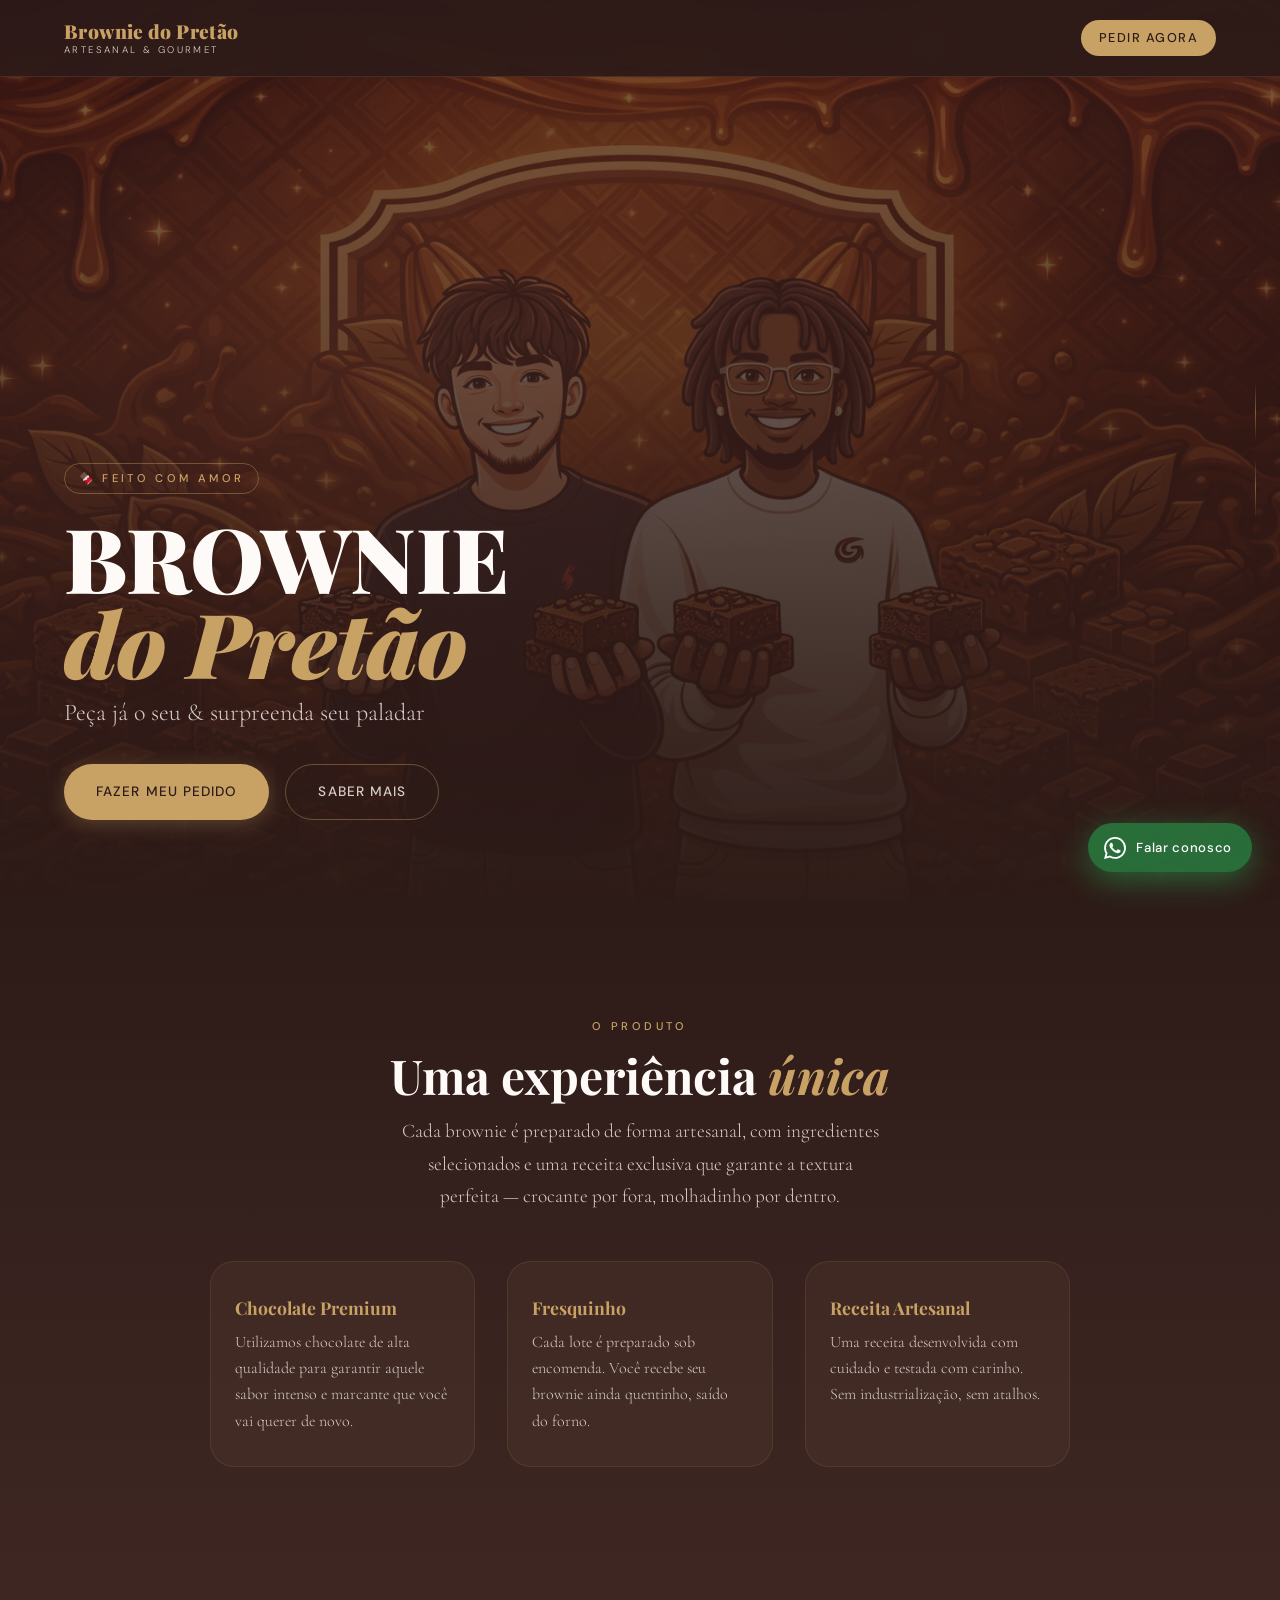
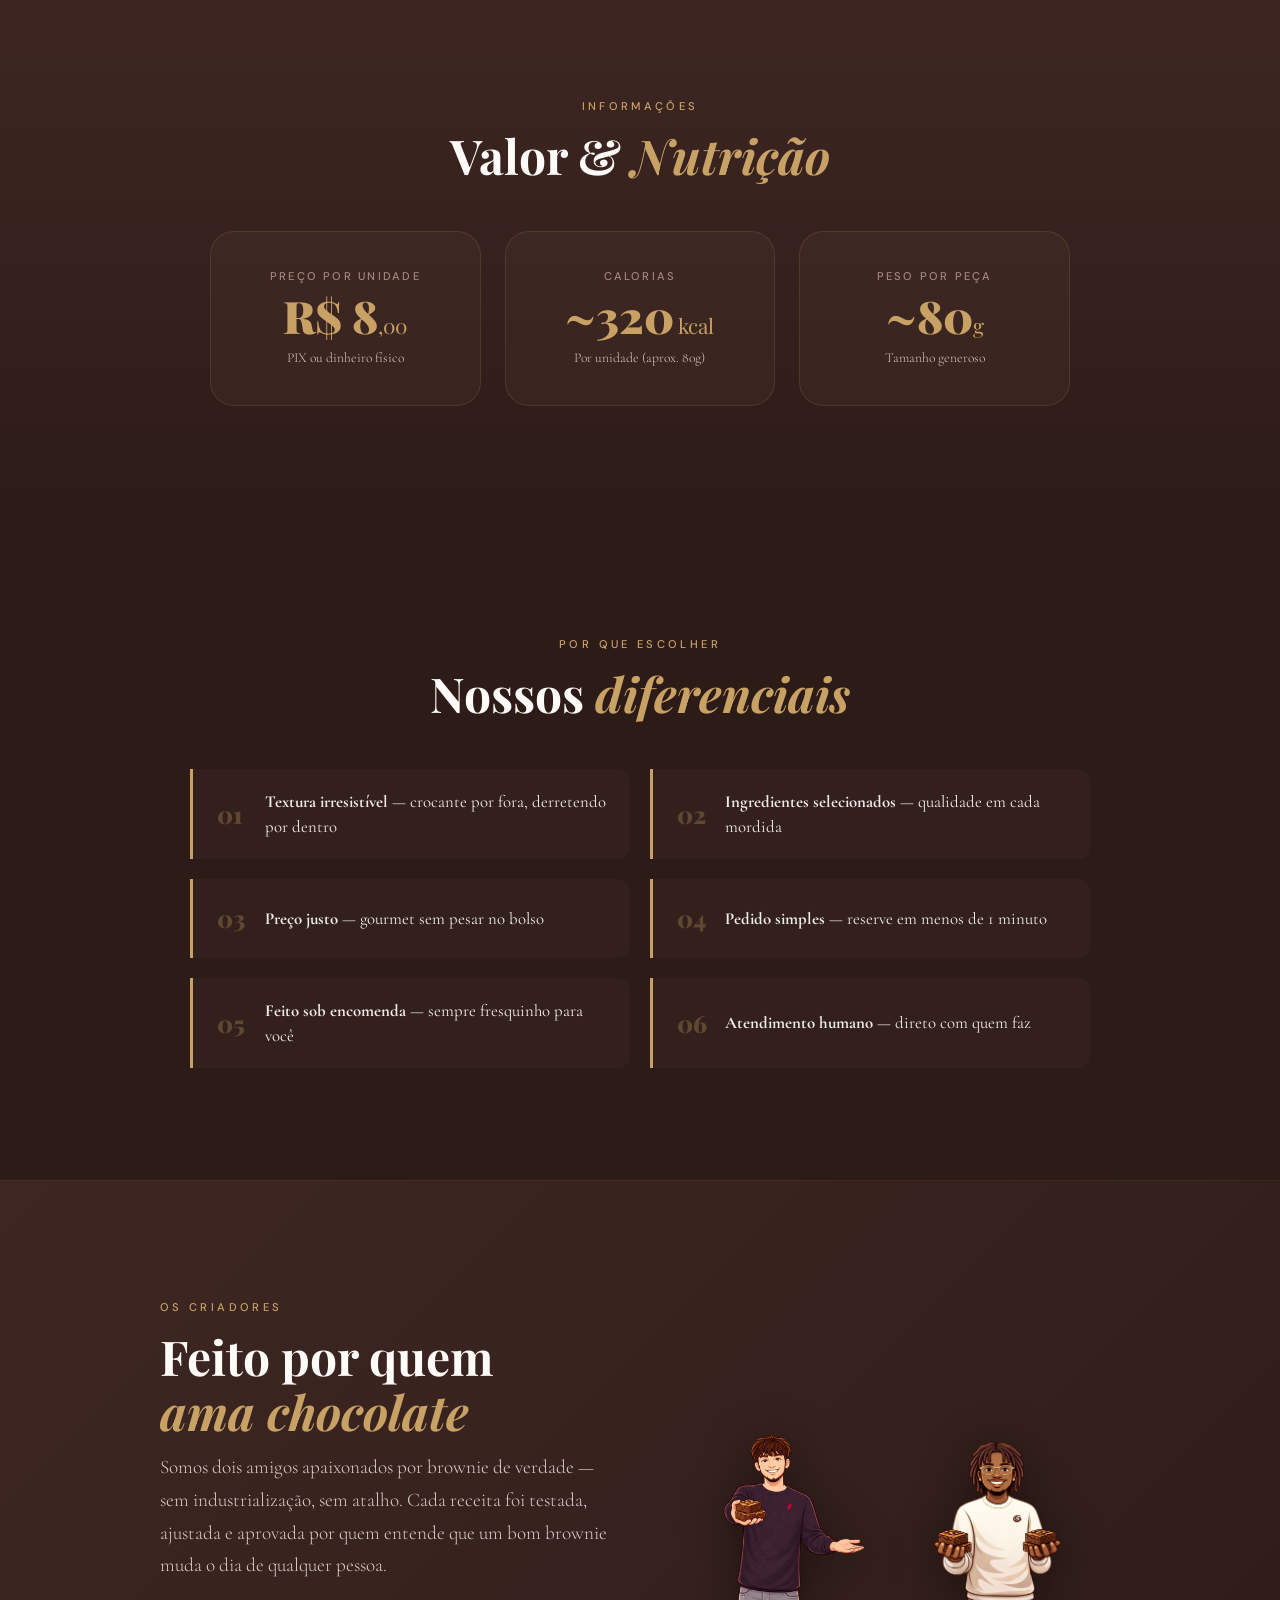
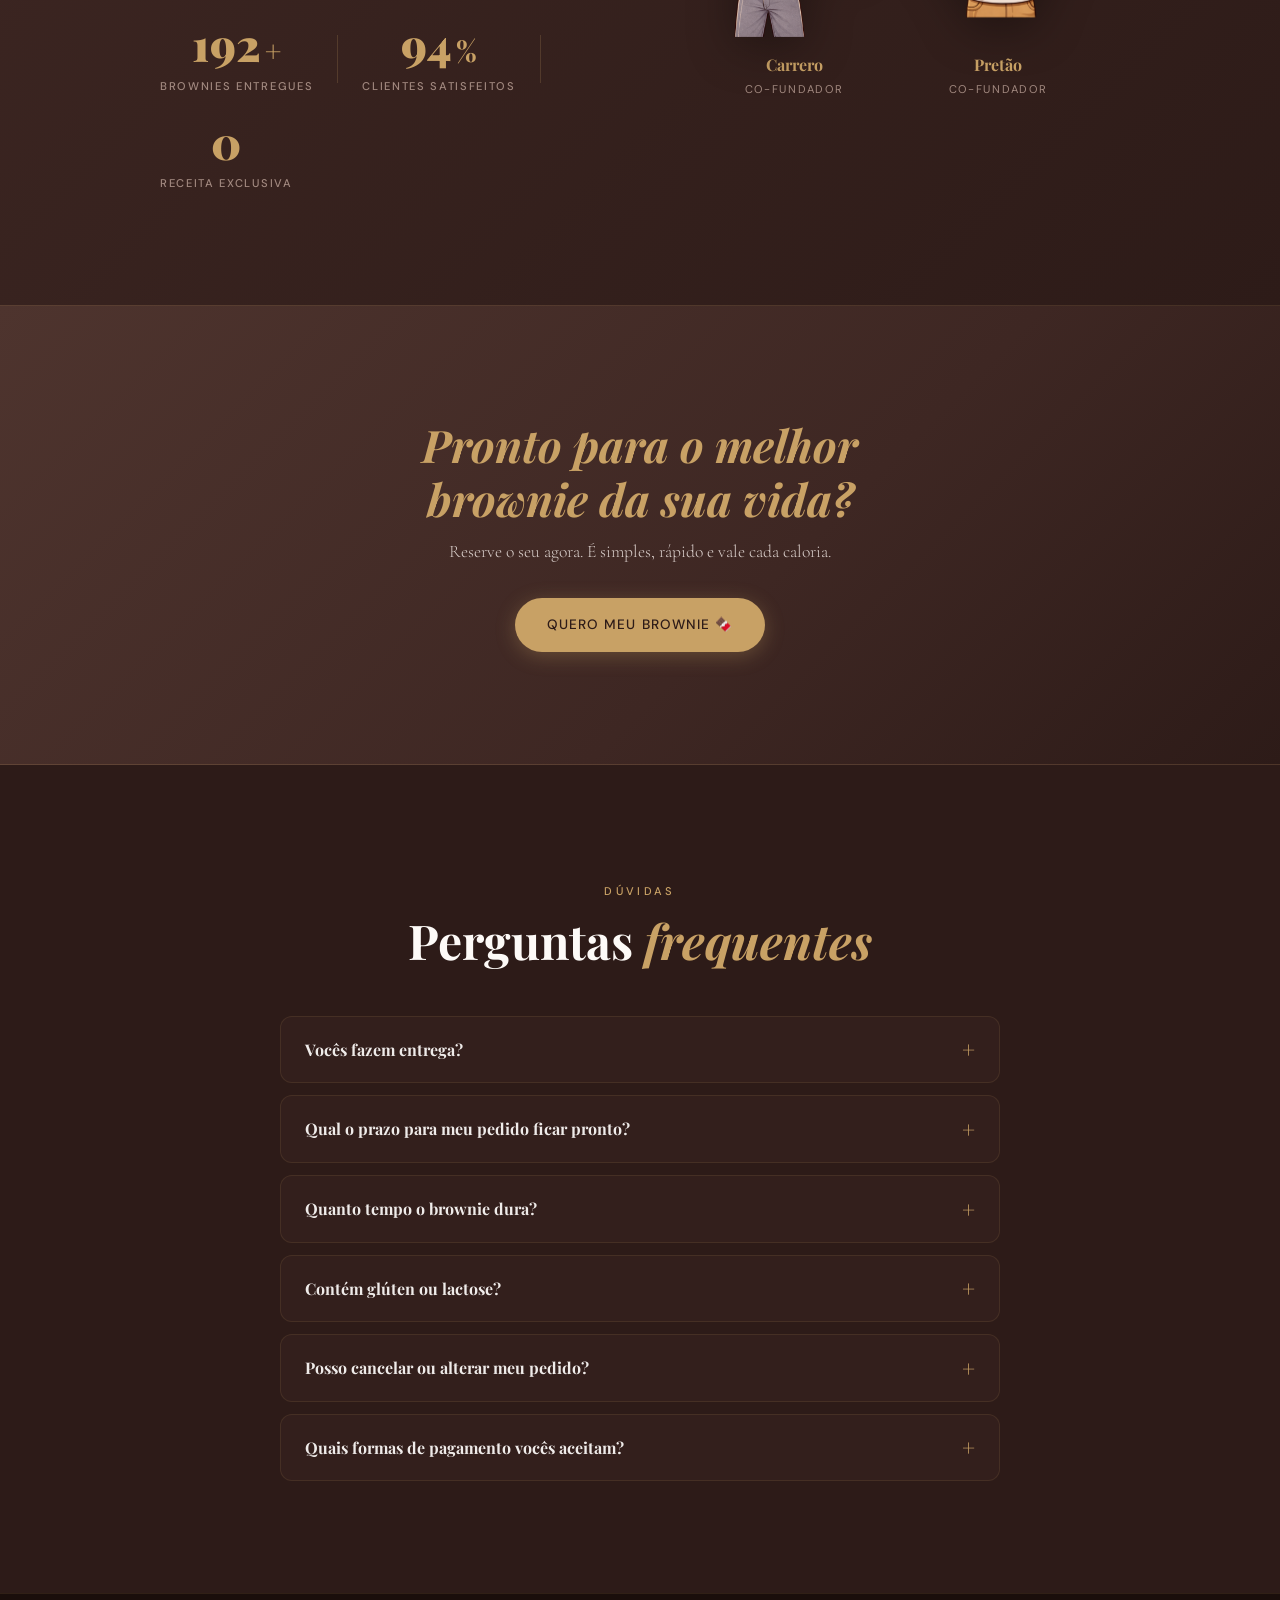
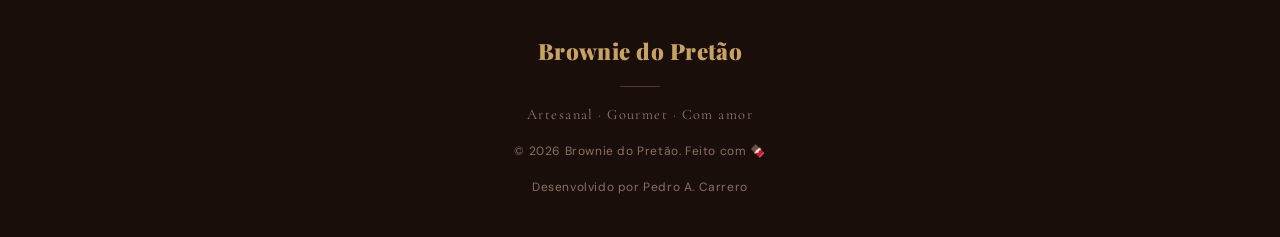
==== index.html @ c91642a6 "Add files via upload" ====
<!DOCTYPE html>
<html lang="pt-BR">
<head>
  <meta charset="UTF-8" />
  <meta name="viewport" content="width=device-width, initial-scale=1.0" />
  <meta name="description" content="Brownie do Pretão — Brownies artesanais gourmet. Feitos com amor, chocolate e muito sabor." />
  <meta name="theme-color" content="#2D1B18" />

  <title>Brownie do Pretão | Artesanal & Gourmet</title>

  <!-- Favicon emoji (simples, funciona na maioria dos browsers) -->
  <link rel="icon" href="data:image/svg+xml,<svg xmlns='http://www.w3.org/2000/svg' viewBox='0 0 100 100'><text y='.9em' font-size='90'>🍫</text></svg>" />

  <!-- CSS principal -->
  <link rel="stylesheet" href="style.css" />
</head>
<body>

  <!-- ══════════════════════════════════════════════
       NAVBAR
  ══════════════════════════════════════════════ -->
  <nav class="navbar" id="navbar" role="navigation" aria-label="Navegação principal">
    <a href="index.html" class="navbar__logo" aria-label="Brownie do Pretão - Página inicial">
      Brownie do Pretão
      <span>artesanal & gourmet</span>
    </a>
    <a href="cadastro.html" class="navbar__cta" aria-label="Fazer pedido agora">
      Pedir agora
    </a>
  </nav>

  <main>

    <!-- ══════════════════════════════════════════════
         HERO
    ══════════════════════════════════════════════ -->
<section class="hero" aria-label="Apresentação principal">

  <div class="hero__bg" aria-hidden="true"></div>
  <div class="hero__line" aria-hidden="true"><span></span></div>

  <!-- BANNER 16:9 -->
  <div class="hero__banner" aria-hidden="true">
    <img src="img/banner.png" alt="Brownie do Pretão" class="hero__banner-img" />
    <div class="hero__banner-overlay"></div>
  </div>

  <div class="hero__content">
    <span class="hero__tag">🍫 Feito com amor</span>

    <h1 class="hero__title">
      BROWNIE
      <em>do Pretão</em>
    </h1>

    <p class="hero__subtitle">
      Peça já o seu &amp; surpreenda seu paladar
    </p>

    <div class="hero__actions">
      <a href="cadastro.html" class="btn btn--primary" aria-label="Fazer pedido de brownie">
        Fazer meu pedido
      </a>
      <a href="#sobre" class="btn btn--outline" aria-label="Saber mais sobre o produto">
        Saber mais
      </a>
    </div>
  </div>

</section>

    <!-- ══════════════════════════════════════════════
         SOBRE O PRODUTO
    ══════════════════════════════════════════════ -->
    <section class="section about" id="sobre" aria-labelledby="sobre-titulo">
      <div class="about__inner">

        <header class="section__header">
          <p class="section__tag">O produto</p>
          <h2 class="section__title" id="sobre-titulo">
            Uma experiência <em>única</em>
          </h2>
          <p class="section__desc">
            Cada brownie é preparado de forma artesanal, com ingredientes selecionados
            e uma receita exclusiva que garante a textura perfeita — crocante por fora,
            molhadinho por dentro.
          </p>
        </header>

        <div class="about__grid">

          <article class="about__card reveal" aria-label="Ingredientes selecionados">
            
            <div>
              <h3 class="about__card-title">Chocolate Premium</h3>
              <p class="about__card-text">
                Utilizamos chocolate de alta qualidade para garantir aquele sabor
                intenso e marcante que você vai querer de novo.
              </p>
            </div>
          </article>

          <article class="about__card reveal" style="transition-delay: 0.1s" aria-label="Feito na hora">
            
            <div>
              <h3 class="about__card-title">Fresquinho</h3>
              <p class="about__card-text">
                Cada lote é preparado sob encomenda. Você recebe seu brownie
                ainda quentinho, saído do forno.
              </p>
            </div>
          </article>

          <article class="about__card reveal" style="transition-delay: 0.2s" aria-label="Receita artesanal">
            
            <div>
              <h3 class="about__card-title">Receita Artesanal</h3>
              <p class="about__card-text">
                Uma receita desenvolvida com cuidado e testada com carinho.
                Sem industrialização, sem atalhos.
              </p>
            </div>
          </article>

        </div>
      </div>
    </section>

    <!-- ══════════════════════════════════════════════
     FICHA NUTRICIONAL & PREÇO
══════════════════════════════════════════════ -->
<section class="section info-section" id="info" aria-labelledby="info-titulo">
  <div class="info-section__inner">

    <header class="section__header">
      <p class="section__tag">Informações</p>
      <h2 class="section__title" id="info-titulo">
        Valor &amp; <em>Nutrição</em>
      </h2>
    </header>

    <div class="info-grid">

      <!-- Preço -->
      <div class="info-card reveal">
        <h3 class="info-card__label">Preço por unidade</h3>
        <p class="info-card__value">R$ 8<span class="info-card__cents">,00</span></p>
        <p class="info-card__note">PIX ou dinheiro físico</p>
      </div>

      <!-- Calorias -->
      <div class="info-card reveal" style="transition-delay:0.1s">
        
        <h3 class="info-card__label">Calorias</h3>
        <p class="info-card__value">~320<span class="info-card__cents"> kcal</span></p>
        <p class="info-card__note">Por unidade (aprox. 80g)</p>
      </div>

      <!-- Peso -->
      <div class="info-card reveal" style="transition-delay:0.2s">
        
        <h3 class="info-card__label">Peso por peça</h3>
        <p class="info-card__value">~80<span class="info-card__cents">g</span></p>
        <p class="info-card__note">Tamanho generoso</p>
      </div>

    </div>
  </div>
</section>

    <!-- ══════════════════════════════════════════════
         DIFERENCIAIS
    ══════════════════════════════════════════════ -->
    <section class="section features" id="diferenciais" aria-labelledby="diferenciais-titulo">
      <div class="features__inner">

        <header class="section__header">
          <p class="section__tag">Por que escolher</p>
          <h2 class="section__title" id="diferenciais-titulo">
            Nossos <em>diferenciais</em>
          </h2>
        </header>

        <div class="features__grid">

          <div class="feature-item reveal">
            <span class="feature-item__num" aria-hidden="true">01</span>
            <p class="feature-item__text">
              <strong>Textura irresistível</strong> — crocante por fora, derretendo por dentro
            </p>
          </div>

          <div class="feature-item reveal" style="transition-delay: 0.07s">
            <span class="feature-item__num" aria-hidden="true">02</span>
            <p class="feature-item__text">
              <strong>Ingredientes selecionados</strong> — qualidade em cada mordida
            </p>
          </div>

          <div class="feature-item reveal" style="transition-delay: 0.14s">
            <span class="feature-item__num" aria-hidden="true">03</span>
            <p class="feature-item__text">
              <strong>Preço justo</strong> — gourmet sem pesar no bolso
            </p>
          </div>

          <div class="feature-item reveal" style="transition-delay: 0.21s">
            <span class="feature-item__num" aria-hidden="true">04</span>
            <p class="feature-item__text">
              <strong>Pedido simples</strong> — reserve em menos de 1 minuto
            </p>
          </div>

          <div class="feature-item reveal" style="transition-delay: 0.28s">
            <span class="feature-item__num" aria-hidden="true">05</span>
            <p class="feature-item__text">
              <strong>Feito sob encomenda</strong> — sempre fresquinho para você
            </p>
          </div>

          <div class="feature-item reveal" style="transition-delay: 0.35s">
            <span class="feature-item__num" aria-hidden="true">06</span>
            <p class="feature-item__text">
              <strong>Atendimento humano</strong> — direto com quem faz
            </p>
          </div>

        </div>
      </div>
    </section>

    <!-- ══════════════════════════════════════════════
     QUEM SOMOS
══════════════════════════════════════════════ -->
<section class="section quem-somos" id="quem-somos" aria-labelledby="quem-somos-titulo">
  <div class="quem-somos__inner">

    <div class="quem-somos__content">
      <header class="section__header" style="text-align:left; margin-bottom:2rem;">
        <p class="section__tag">Os criadores</p>
        <h2 class="section__title" id="quem-somos-titulo">
          Feito por quem<br><em>ama chocolate</em>
        </h2>
        <p class="section__desc" style="margin:0; text-align:left;">
          Somos dois amigos apaixonados por brownie de verdade — sem industrialização,
          sem atalho. Cada receita foi testada, ajustada e aprovada por quem entende
          que um bom brownie muda o dia de qualquer pessoa.
        </p>
      </header>

      <!-- Contador de pedidos -->
      <div class="contador-wrap">
        <div class="contador-item reveal">
          <span class="contador-num" data-target="200">0</span>
          <span class="contador-plus">+</span>
          <p class="contador-label">brownies entregues</p>
        </div>
        <div class="contador-divider" aria-hidden="true"></div>
        <div class="contador-item reveal" style="transition-delay:0.1s">
          <span class="contador-num" data-target="98">0</span>
          <span class="contador-plus">%</span>
          <p class="contador-label">clientes satisfeitos</p>
        </div>
        <div class="contador-divider" aria-hidden="true"></div>
        <div class="contador-item reveal" style="transition-delay:0.2s">
          <span class="contador-num" data-target="1">0</span>
          <span class="contador-plus"></span>
          <p class="contador-label">receita exclusiva</p>
        </div>
      </div>
    </div>

    <!-- Avatares -->
    <div class="quem-somos__avatares">
      <div class="qs-avatar reveal">
        <img src="img/avatar1.png" alt="Avatar do criador 1" class="qs-avatar__img" />
        <p class="qs-avatar__nome">Carrero</p>
        <p class="qs-avatar__role">Co-fundador</p>
      </div>
      <div class="qs-avatar reveal" style="transition-delay:0.15s; margin-top:2rem;">
        <img src="img/avatar2.png" alt="Avatar do criador 2" class="qs-avatar__img" />
        <p class="qs-avatar__nome">Pretão</p>
        <p class="qs-avatar__role">Co-fundador</p>
      </div>
    </div>

  </div>
</section>

<!-- ══════════════════════════════════════════════
         CTA FINAL
    ══════════════════════════════════════════════ -->
    <section class="section cta-section" aria-labelledby="cta-titulo">
      <div class="cta-section__inner">
        <h2 class="cta-section__title" id="cta-titulo">
          Pronto para o melhor brownie da sua vida?
        </h2>
        <p class="cta-section__text">
          Reserve o seu agora. É simples, rápido e vale cada caloria.
        </p>
        <a href="cadastro.html" class="btn btn--primary" aria-label="Ir para a página de pedido">
          Quero meu brownie 🍫
        </a>
      </div>
    </section>


<!-- ══════════════════════════════════════════════
     FAQ
══════════════════════════════════════════════ -->
<section class="section faq-section" id="faq" aria-labelledby="faq-titulo">
  <div class="faq-inner">

    <header class="section__header">
      <p class="section__tag">Dúvidas</p>
      <h2 class="section__title" id="faq-titulo">Perguntas <em>frequentes</em></h2>
    </header>

    <div class="faq-list">

      <details class="faq-item reveal">
        <summary class="faq-item__pergunta">
          <span>Vocês fazem entrega?</span>
          <span class="faq-item__icon" aria-hidden="true">+</span>
        </summary>
        <p class="faq-item__resposta">
          Por enquanto trabalhamos apenas com retirada no local. Em breve expandiremos
          para entrega — fique de olho no nosso Instagram para novidades!
        </p>
      </details>

      <details class="faq-item reveal" style="transition-delay:0.05s">
        <summary class="faq-item__pergunta">
          <span>Qual o prazo para meu pedido ficar pronto?</span>
          <span class="faq-item__icon" aria-hidden="true">+</span>
        </summary>
        <p class="faq-item__resposta">
          Trabalhamos sob encomenda com prazo médio de <strong>24 a 48 horas</strong>
          após a confirmação do pedido. Você será avisado pelo WhatsApp assim que
          estiver pronto para retirada.
        </p>
      </details>

      <details class="faq-item reveal" style="transition-delay:0.1s">
        <summary class="faq-item__pergunta">
          <span>Quanto tempo o brownie dura?</span>
          <span class="faq-item__icon" aria-hidden="true">+</span>
        </summary>
        <p class="faq-item__resposta">
          Em temperatura ambiente, dura até <strong>3 dias</strong>. Na geladeira,
          até <strong>7 dias</strong>. Dica: 15 segundos no micro-ondas deixa
          quentinho como recém saído do forno. 🍫
        </p>
      </details>

      <details class="faq-item reveal" style="transition-delay:0.15s">
        <summary class="faq-item__pergunta">
          <span>Contém glúten ou lactose?</span>
          <span class="faq-item__icon" aria-hidden="true">+</span>
        </summary>
        <p class="faq-item__resposta">
          Nosso brownie tradicional <strong>contém glúten e lactose</strong>.
          Não temos versão sem glúten no momento. Caso tenha alguma alergia
          específica, entre em contato antes de fazer o pedido.
        </p>
      </details>

      <details class="faq-item reveal" style="transition-delay:0.2s">
        <summary class="faq-item__pergunta">
          <span>Posso cancelar ou alterar meu pedido?</span>
          <span class="faq-item__icon" aria-hidden="true">+</span>
        </summary>
        <p class="faq-item__resposta">
          Sim! Pedidos podem ser <strong>alterados ou cancelados em até 24 horas</strong>
          após a reserva. Após esse prazo, o brownie já está sendo preparado
          especialmente para você. 🔥
        </p>
      </details>

      <details class="faq-item reveal" style="transition-delay:0.25s">
        <summary class="faq-item__pergunta">
          <span>Quais formas de pagamento vocês aceitam?</span>
          <span class="faq-item__icon" aria-hidden="true">+</span>
        </summary>
        <p class="faq-item__resposta">
          Aceitamos apenas <strong>PIX</strong> e <strong>dinheiro físico</strong>.
          O pagamento é realizado no momento da retirada.
        </p>
      </details>

    </div>
  </div>
</section>

  </main>

  <!-- ══════════════════════════════════════════════
       FOOTER
  ══════════════════════════════════════════════ -->
  <footer class="footer" role="contentinfo">
    <div class="footer__inner">
      <p class="footer__logo">Brownie do Pretão</p>
      <div class="footer__divider" aria-hidden="true"></div>
      <p class="footer__tagline">Artesanal · Gourmet · Com amor</p>
      <p class="footer__copy">© 2026 Brownie do Pretão. Feito com 🍫</p>
      <p class="footer__copy">Desenvolvido por Pedro A. Carrero</p> 
    </div>
  </footer>

  <!-- Script principal -->
  <script src="script.js"></script>
<!-- WhatsApp Flutuante -->

  <a href="https://wa.me/5519997296031?text=Olá!%20Quero%20saber%20mais%20sobre%20o%20Brownie%20do%20Pretão."
  class="whatsapp-float"
  target="_blank"
  rel="noopener noreferrer"
  aria-label="Falar no WhatsApp"
>
  <svg viewBox="0 0 24 24" fill="currentColor" aria-hidden="true">
    <path d="M17.472 14.382c-.297-.149-1.758-.867-2.03-.967-.273-.099-.471-.148-.67.15-.197.297-.767.966-.94 1.164-.173.199-.347.223-.644.075-.297-.15-1.255-.463-2.39-1.475-.883-.788-1.48-1.761-1.653-2.059-.173-.297-.018-.458.13-.606.134-.133.298-.347.446-.52.149-.174.198-.298.298-.497.099-.198.05-.371-.025-.52-.075-.149-.669-1.612-.916-2.207-.242-.579-.487-.5-.669-.51-.173-.008-.371-.01-.57-.01-.198 0-.52.074-.792.372-.272.297-1.04 1.016-1.04 2.479 0 1.462 1.065 2.875 1.213 3.074.149.198 2.096 3.2 5.077 4.487.709.306 1.262.489 1.694.625.712.227 1.36.195 1.871.118.571-.085 1.758-.719 2.006-1.413.248-.694.248-1.289.173-1.413-.074-.124-.272-.198-.57-.347m-5.421 7.403h-.004a9.87 9.87 0 01-5.031-1.378l-.361-.214-3.741.982.998-3.648-.235-.374a9.86 9.86 0 01-1.51-5.26c.001-5.45 4.436-9.884 9.888-9.884 2.64 0 5.122 1.03 6.988 2.898a9.825 9.825 0 012.893 6.994c-.003 5.45-4.437 9.884-9.885 9.884m8.413-18.297A11.815 11.815 0 0012.05 0C5.495 0 .16 5.335.157 11.892c0 2.096.547 4.142 1.588 5.945L.057 24l6.305-1.654a11.882 11.882 0 005.683 1.448h.005c6.554 0 11.89-5.335 11.893-11.893a11.821 11.821 0 00-3.48-8.413z"/>
  </svg>
  <span class="whatsapp-float__label">Falar conosco</span>
</a>
</body>
</html>
---- style.css ----
/* ============================================================
   BROWNIE DO PRETÃO — Design System
   Estilo: Gourmet Dark / Premium Artesanal
   ============================================================ */

@import url('https://fonts.googleapis.com/css2?family=Playfair+Display:ital,wght@0,400;0,700;0,900;1,400;1,700&family=Cormorant+Garamond:ital,wght@0,300;0,400;0,600;1,300;1,400&family=DM+Sans:wght@300;400;500&display=swap');

/* ── VARIÁVEIS ── */
:root {
  --chocolate-darkest: #2D1B18;
  --chocolate-dark:    #3E2723;
  --chocolate-mid:     #4E342E;
  --chocolate-warm:    #5D4037;
  --chocolate-medium:  #6D4C41;
  --chocolate-light:   #8D6E63;
  --chocolate-pale:    #A1887F;
  --cream-dark:        #D7CCC8;
  --cream-light:       #EFEBE9;
  --gold:              #C8A165;
  --gold-light:        #DEB87A;
  --gold-dark:         #A07840;
  --white:             #FDFAF7;
  --text-dark:         #1A0E0B;

  --font-display: 'Playfair Display', Georgia, serif;
  --font-serif:   'Cormorant Garamond', Georgia, serif;
  --font-body:    'DM Sans', sans-serif;

  --radius-sm:  6px;
  --radius-md:  12px;
  --radius-lg:  24px;
  --radius-xl:  40px;

  --shadow-sm:  0 2px 8px rgba(45,27,24,0.18);
  --shadow-md:  0 6px 24px rgba(45,27,24,0.28);
  --shadow-lg:  0 16px 48px rgba(45,27,24,0.40);
  --shadow-gold: 0 4px 20px rgba(200,161,101,0.30);

  --transition: 0.3s cubic-bezier(0.4, 0, 0.2, 1);
}

/* ── RESET & BASE ── */
*, *::before, *::after { box-sizing: border-box; margin: 0; padding: 0; }

html {
  font-size: 16px;
  scroll-behavior: smooth;
  -webkit-text-size-adjust: 100%;
}

body {
  font-family: var(--font-body);
  background-color: var(--chocolate-darkest);
  color: var(--cream-light);
  line-height: 1.6;
  min-height: 100vh;
  overflow-x: hidden;
}

img { max-width: 100%; display: block; }
a  { text-decoration: none; color: inherit; }
ul { list-style: none; }

/* ── SCROLLBAR ── */
::-webkit-scrollbar { width: 6px; }
::-webkit-scrollbar-track { background: var(--chocolate-dark); }
::-webkit-scrollbar-thumb { background: var(--gold); border-radius: 3px; }

/* ============================================================
   NAVBAR
   ============================================================ */
.navbar {
  position: fixed;
  top: 0;
  left: 0;
  right: 0;
  z-index: 100;
  display: flex;
  justify-content: space-between;
  align-items: center;
  padding: 1rem 1.5rem;
  background: rgba(45, 27, 24, 0.92);
  backdrop-filter: blur(12px);
  -webkit-backdrop-filter: blur(12px);
  border-bottom: 1px solid rgba(200,161,101,0.15);
  transition: var(--transition);
}

.navbar.scrolled {
  padding: 0.75rem 1.5rem;
  background: rgba(45, 27, 24, 0.98);
  box-shadow: var(--shadow-md);
}

.navbar__logo {
  font-family: var(--font-display);
  font-size: 1.2rem;
  font-weight: 900;
  color: var(--gold);
  letter-spacing: 0.02em;
  line-height: 1.1;
}

.navbar__logo span {
  display: block;
  font-size: 0.6rem;
  font-family: var(--font-body);
  font-weight: 300;
  letter-spacing: 0.25em;
  text-transform: uppercase;
  color: var(--cream-dark);
  margin-top: 2px;
}

.navbar__cta {
  font-family: var(--font-body);
  font-size: 0.8rem;
  font-weight: 500;
  letter-spacing: 0.12em;
  text-transform: uppercase;
  color: var(--chocolate-darkest);
  background: var(--gold);
  padding: 0.5rem 1.1rem;
  border-radius: var(--radius-xl);
  transition: var(--transition);
  white-space: nowrap;
}

.navbar__cta:hover {
  background: var(--gold-light);
  transform: translateY(-1px);
  box-shadow: var(--shadow-gold);
}

/* ============================================================
   HERO
   ============================================================ */
.hero {
  position: relative;
  min-height: 100svh;
  display: flex;
  align-items: flex-end;
  padding: 0 1.5rem 3.5rem;
  overflow: hidden;
}

/* Fundo com gradiente que simula chocolate derretido */
.hero__bg {
  position: absolute;
  inset: 0;
  background:
    radial-gradient(ellipse 80% 60% at 30% 40%, rgba(93,64,55,0.7) 0%, transparent 60%),
    radial-gradient(ellipse 60% 80% at 80% 80%, rgba(78,52,46,0.5) 0%, transparent 60%),
    linear-gradient(160deg, #2D1B18 0%, #3E2723 40%, #1A0E0B 100%);
}

/* Textura de ruído sutil */
.hero__bg::before {
  content: '';
  position: absolute;
  inset: 0;
  background-image: url("data:image/svg+xml,%3Csvg viewBox='0 0 200 200' xmlns='http://www.w3.org/2000/svg'%3E%3Cfilter id='n'%3E%3CfeTurbulence type='fractalNoise' baseFrequency='0.9' numOctaves='4' stitchTiles='stitch'/%3E%3C/filter%3E%3Crect width='100%25' height='100%25' filter='url(%23n)' opacity='0.04'/%3E%3C/svg%3E");
  opacity: 0.5;
  pointer-events: none;
}

/* Decoração circular no canto */
.hero__bg::after {
  content: '';
  position: absolute;
  top: -120px;
  right: -120px;
  width: 400px;
  height: 400px;
  border-radius: 50%;
  border: 1px solid rgba(200,161,101,0.12);
  box-shadow: 0 0 80px rgba(200,161,101,0.05) inset;
}

.hero__content {
  position: relative;
  z-index: 2;
  max-width: 520px;
  animation: fadeUp 1s cubic-bezier(0.4,0,0.2,1) both;
}

.hero__tag {
  display: inline-block;
  font-family: var(--font-body);
  font-size: 0.7rem;
  font-weight: 500;
  letter-spacing: 0.3em;
  text-transform: uppercase;
  color: var(--gold);
  border: 1px solid rgba(200,161,101,0.4);
  padding: 0.35rem 0.85rem;
  border-radius: var(--radius-xl);
  margin-bottom: 1.25rem;
  animation: fadeUp 1s 0.1s cubic-bezier(0.4,0,0.2,1) both;
}

.hero__title {
  font-family: var(--font-display);
  font-size: clamp(2.8rem, 12vw, 5.5rem);
  font-weight: 900;
  line-height: 0.95;
  letter-spacing: -0.01em;
  color: var(--white);
  margin-bottom: 0.6rem;
  animation: fadeUp 1s 0.2s cubic-bezier(0.4,0,0.2,1) both;
}

.hero__title em {
  display: block;
  font-style: italic;
  color: var(--gold);
}

.hero__subtitle {
  font-family: var(--font-serif);
  font-size: clamp(1.1rem, 4vw, 1.5rem);
  font-weight: 300;
  color: var(--cream-dark);
  margin-bottom: 2rem;
  animation: fadeUp 1s 0.3s cubic-bezier(0.4,0,0.2,1) both;
}

.hero__actions {
  display: flex;
  gap: 1rem;
  flex-wrap: wrap;
  animation: fadeUp 1s 0.4s cubic-bezier(0.4,0,0.2,1) both;
}

/* Linha decorativa lateral */
.hero__line {
  position: absolute;
  right: 1.5rem;
  top: 50%;
  transform: translateY(-50%);
  display: flex;
  flex-direction: column;
  align-items: center;
  gap: 0.5rem;
  z-index: 2;
  opacity: 0.5;
}

.hero__line::before,
.hero__line::after {
  content: '';
  width: 1px;
  height: 60px;
  background: linear-gradient(180deg, transparent, var(--gold), transparent);
}

.hero__line span {
  font-size: 0.55rem;
  letter-spacing: 0.2em;
  text-transform: uppercase;
  writing-mode: vertical-rl;
  color: var(--gold);
}

/* Banner 16:9 no Hero */
.hero__banner {
  position: absolute;
  inset: 0;
  z-index: 1;
  overflow: hidden;
}

.hero__banner-img {
  width: 100%;
  height: 100%;
  object-fit: cover;
  object-position: center;
  opacity: 0.45;
  display: block;
}

.hero__banner-overlay {
  position: absolute;
  inset: 0;
  background: linear-gradient(
    to top,
    rgba(45,27,24,0.97) 0%,
    rgba(45,27,24,0.55) 50%,
    rgba(45,27,24,0.25) 100%
  );
}

/* Garante conteúdo acima do banner */
.hero__content { z-index: 3; }
.hero__line    { z-index: 3; }

/* ============================================================
   BOTÕES
   ============================================================ */
.btn {
  display: inline-flex;
  align-items: center;
  justify-content: center;
  gap: 0.5rem;
  font-family: var(--font-body);
  font-weight: 500;
  letter-spacing: 0.08em;
  text-transform: uppercase;
  border: none;
  cursor: pointer;
  transition: var(--transition);
  text-decoration: none;
  white-space: nowrap;
  -webkit-tap-highlight-color: transparent;
}

.btn--primary {
  font-size: 0.85rem;
  padding: 1rem 2rem;
  border-radius: var(--radius-xl);
  color: var(--chocolate-darkest);
  background: var(--gold);
  box-shadow: var(--shadow-gold);
  min-height: 52px;
}

.btn--primary:hover {
  background: var(--gold-light);
  transform: translateY(-2px);
  box-shadow: 0 8px 28px rgba(200,161,101,0.45);
}

.btn--primary:active { transform: translateY(0); }

.btn--outline {
  font-size: 0.85rem;
  padding: 1rem 2rem;
  border-radius: var(--radius-xl);
  color: var(--cream-dark);
  background: transparent;
  border: 1px solid rgba(200,161,101,0.4);
  min-height: 52px;
}

.btn--outline:hover {
  border-color: var(--gold);
  color: var(--gold);
  background: rgba(200,161,101,0.06);
  transform: translateY(-2px);
}

.btn--ghost {
  font-size: 0.85rem;
  padding: 0.75rem 1.5rem;
  border-radius: var(--radius-sm);
  color: var(--gold);
  background: transparent;
}

.btn--ghost:hover { color: var(--gold-light); }

.btn--full {
  width: 100%;
  font-size: 0.95rem;
  padding: 1.1rem 2rem;
  border-radius: var(--radius-md);
  min-height: 56px;
}

/* ============================================================
   SEÇÕES GERAIS
   ============================================================ */
.section {
  padding: 5rem 1.5rem;
}

.section__header {
  text-align: center;
  margin-bottom: 3rem;
}

.section__tag {
  display: inline-block;
  font-size: 0.7rem;
  font-weight: 500;
  letter-spacing: 0.3em;
  text-transform: uppercase;
  color: var(--gold);
  margin-bottom: 0.75rem;
}

.section__title {
  font-family: var(--font-display);
  font-size: clamp(1.8rem, 6vw, 3rem);
  font-weight: 700;
  line-height: 1.15;
  color: var(--white);
  margin-bottom: 0.75rem;
}

.section__title em {
  font-style: italic;
  color: var(--gold);
}

.section__desc {
  font-family: var(--font-serif);
  font-size: clamp(1rem, 3vw, 1.2rem);
  font-weight: 300;
  color: var(--cream-dark);
  max-width: 480px;
  margin: 0 auto;
  line-height: 1.7;
}

/* ============================================================
   SOBRE O PRODUTO
   ============================================================ */
.about {
  background: linear-gradient(180deg, var(--chocolate-darkest) 0%, var(--chocolate-dark) 100%);
}

.about__inner {
  max-width: 860px;
  margin: 0 auto;
}

.about__grid {
  display: grid;
  grid-template-columns: 1fr;
  gap: 2rem;
}

.about__card {
  background: rgba(93,64,55,0.25);
  border: 1px solid rgba(200,161,101,0.12);
  border-radius: var(--radius-lg);
  padding: 2rem 1.5rem;
  display: flex;
  gap: 1.25rem;
  align-items: flex-start;
  transition: var(--transition);
}

.about__card:hover {
  border-color: rgba(200,161,101,0.3);
  background: rgba(93,64,55,0.35);
  transform: translateY(-3px);
  box-shadow: var(--shadow-md);
}

.about__card-icon {
  font-size: 2rem;
  flex-shrink: 0;
  line-height: 1;
}

.about__card-title {
  font-family: var(--font-display);
  font-size: 1.1rem;
  font-weight: 700;
  color: var(--gold);
  margin-bottom: 0.4rem;
}

.about__card-text {
  font-family: var(--font-serif);
  font-size: 1rem;
  font-weight: 300;
  color: var(--cream-dark);
  line-height: 1.65;
}

/* ============================================================
   INFO — PREÇO & CALORIAS
   ============================================================ */
.info-section {
  background: linear-gradient(180deg, var(--chocolate-dark) 0%, var(--chocolate-darkest) 100%);
  border-top: 1px solid rgba(200,161,101,0.1);
}

.info-section__inner {
  max-width: 860px;
  margin: 0 auto;
}

.info-grid {
  display: grid;
  grid-template-columns: 1fr;
  gap: 1.5rem;
}

@media (min-width: 640px) {
  .info-grid { grid-template-columns: repeat(3, 1fr); }
}

.info-card {
  text-align: center;
  padding: 2.25rem 1.5rem;
  background: rgba(93,64,55,0.2);
  border: 1px solid rgba(200,161,101,0.15);
  border-radius: var(--radius-lg);
  transition: var(--transition);
}

.info-card:hover {
  border-color: rgba(200,161,101,0.35);
  background: rgba(93,64,55,0.32);
  transform: translateY(-4px);
  box-shadow: var(--shadow-md);
}

.info-card__icon {
  font-size: 2.2rem;
  display: block;
  margin-bottom: 0.75rem;
  line-height: 1;
}

.info-card__label {
  font-family: var(--font-body);
  font-size: 0.7rem;
  font-weight: 500;
  letter-spacing: 0.2em;
  text-transform: uppercase;
  color: var(--chocolate-pale);
  margin-bottom: 0.5rem;
}

.info-card__value {
  font-family: var(--font-display);
  font-size: 2.8rem;
  font-weight: 900;
  color: var(--gold);
  line-height: 1;
  margin-bottom: 0.5rem;
}

.info-card__cents {
  font-size: 1.3rem;
  font-weight: 400;
}

.info-card__note {
  font-family: var(--font-serif);
  font-size: 0.85rem;
  font-weight: 300;
  color: var(--cream-dark);
}

/* ============================================================
   DIFERENCIAIS
   ============================================================ */
.features {
  background: var(--chocolate-darkest);
}

.features__inner {
  max-width: 900px;
  margin: 0 auto;
}

.features__grid {
  display: grid;
  grid-template-columns: 1fr;
  gap: 1.25rem;
}

.feature-item {
  display: flex;
  align-items: center;
  gap: 1rem;
  padding: 1.25rem 1.5rem;
  background: rgba(78,52,46,0.2);
  border-left: 3px solid var(--gold);
  border-radius: 0 var(--radius-md) var(--radius-md) 0;
  transition: var(--transition);
}

.feature-item:hover {
  background: rgba(78,52,46,0.35);
  transform: translateX(4px);
}

.feature-item__num {
  font-family: var(--font-display);
  font-size: 1.5rem;
  font-weight: 900;
  color: rgba(200,161,101,0.3);
  flex-shrink: 0;
  min-width: 2rem;
}

.feature-item__text {
  font-family: var(--font-serif);
  font-size: 1.05rem;
  font-weight: 400;
  color: var(--cream-light);
  line-height: 1.5;
}

/* ============================================================
   CTA BANNER
   ============================================================ */
.cta-section {
  background: linear-gradient(135deg, var(--chocolate-mid) 0%, var(--chocolate-dark) 60%, var(--chocolate-darkest) 100%);
  border-top: 1px solid rgba(200,161,101,0.15);
  border-bottom: 1px solid rgba(200,161,101,0.15);
}

.cta-section__inner {
  max-width: 600px;
  margin: 0 auto;
  text-align: center;
}

.cta-section__title {
  font-family: var(--font-display);
  font-size: clamp(1.8rem, 6vw, 2.8rem);
  font-weight: 700;
  font-style: italic;
  color: var(--gold);
  margin-bottom: 0.75rem;
  line-height: 1.2;
}

.cta-section__text {
  font-family: var(--font-serif);
  font-size: 1.1rem;
  font-weight: 300;
  color: var(--cream-dark);
  margin-bottom: 2rem;
}

/* ============================================================
   FOOTER
   ============================================================ */
.footer {
  background: var(--text-dark);
  padding: 2.5rem 1.5rem;
  border-top: 1px solid rgba(200,161,101,0.12);
}

.footer__inner {
  max-width: 900px;
  margin: 0 auto;
  display: flex;
  flex-direction: column;
  align-items: center;
  gap: 1rem;
  text-align: center;
}

.footer__logo {
  font-family: var(--font-display);
  font-size: 1.4rem;
  font-weight: 900;
  color: var(--gold);
  letter-spacing: 0.02em;
}

.footer__tagline {
  font-family: var(--font-serif);
  font-size: 0.9rem;
  font-weight: 300;
  color: var(--chocolate-pale);
  letter-spacing: 0.1em;
}

.footer__divider {
  width: 40px;
  height: 1px;
  background: rgba(200,161,101,0.3);
}

.footer__copy {
  font-size: 0.75rem;
  color: var(--chocolate-light);
  letter-spacing: 0.05em;
}

/* ============================================================
   PÁGINA DE CADASTRO — ESPECÍFICO
   ============================================================ */
.cadastro-body {
  background: var(--chocolate-darkest);
  min-height: 100svh;
  display: flex;
  flex-direction: column;
}

.cadastro-main {
  flex: 1;
  display: flex;
  align-items: flex-start;
  justify-content: center;
  padding: 6rem 1.25rem 3rem;
}

.form-card {
  width: 100%;
  max-width: 480px;
  background: rgba(62,39,35,0.6);
  border: 1px solid rgba(200,161,101,0.18);
  border-radius: var(--radius-lg);
  padding: 2.5rem 2rem;
  backdrop-filter: blur(8px);
  box-shadow: var(--shadow-lg);
  animation: fadeUp 0.7s cubic-bezier(0.4,0,0.2,1) both;
}

.form-card__title {
  font-family: var(--font-display);
  font-size: 1.75rem;
  font-weight: 700;
  color: var(--white);
  margin-bottom: 0.35rem;
  line-height: 1.15;
}

.form-card__title em {
  color: var(--gold);
  font-style: italic;
}

.form-card__sub {
  font-family: var(--font-serif);
  font-size: 1rem;
  font-weight: 300;
  color: var(--cream-dark);
  margin-bottom: 0.5rem;
}

.form-card__divider {
  width: 40px;
  height: 2px;
  background: linear-gradient(90deg, var(--gold), transparent);
  margin: 1.25rem 0 2rem;
}

/* ── CAMPOS DO FORMULÁRIO ── */
.form-group {
  margin-bottom: 1.25rem;
}

.form-group label {
  display: block;
  font-size: 0.75rem;
  font-weight: 500;
  letter-spacing: 0.15em;
  text-transform: uppercase;
  color: var(--cream-dark);
  margin-bottom: 0.5rem;
}

.form-group label span {
  color: var(--gold);
  margin-left: 2px;
}

.form-input {
  width: 100%;
  padding: 0.9rem 1.1rem;
  background: rgba(45,27,24,0.7);
  border: 1px solid rgba(200,161,101,0.2);
  border-radius: var(--radius-md);
  color: var(--white);
  font-family: var(--font-body);
  font-size: 1rem;
  transition: var(--transition);
  -webkit-appearance: none;
  min-height: 52px;
}

.form-input::placeholder { color: rgba(200,180,170,0.35); }

.form-input:focus {
  outline: none;
  border-color: var(--gold);
  background: rgba(45,27,24,0.9);
  box-shadow: 0 0 0 3px rgba(200,161,101,0.12);
}

.form-input:valid:not(:placeholder-shown) {
  border-color: rgba(200,161,101,0.5);
}

/* Campo quantidade */
.qty-wrapper {
  display: flex;
  align-items: center;
  gap: 0;
  background: rgba(45,27,24,0.7);
  border: 1px solid rgba(200,161,101,0.2);
  border-radius: var(--radius-md);
  overflow: hidden;
  transition: var(--transition);
}

.qty-wrapper:focus-within {
  border-color: var(--gold);
  box-shadow: 0 0 0 3px rgba(200,161,101,0.12);
}

.qty-btn {
  width: 52px;
  height: 52px;
  background: transparent;
  border: none;
  color: var(--gold);
  font-size: 1.4rem;
  cursor: pointer;
  transition: var(--transition);
  flex-shrink: 0;
  display: flex;
  align-items: center;
  justify-content: center;
  -webkit-tap-highlight-color: transparent;
}

.qty-btn:hover { background: rgba(200,161,101,0.1); }
.qty-btn:active { background: rgba(200,161,101,0.2); }

.qty-input {
  flex: 1;
  border: none;
  background: transparent;
  text-align: center;
  color: var(--white);
  font-family: var(--font-display);
  font-size: 1.2rem;
  font-weight: 700;
  min-height: 52px;
  -webkit-appearance: none;
}

.qty-input:focus { outline: none; }

/* Aviso de pagamento */
.payment-notice {
  display: flex;
  align-items: flex-start;
  gap: 0.75rem;
  padding: 1rem 1.25rem;
  background: rgba(200,161,101,0.08);
  border: 1px solid rgba(200,161,101,0.25);
  border-radius: var(--radius-md);
  margin-bottom: 1.75rem;
}

.payment-notice__icon { font-size: 1.2rem; flex-shrink: 0; padding-top: 0.1rem; }

.payment-notice__text {
  font-family: var(--font-serif);
  font-size: 0.95rem;
  font-weight: 400;
  color: var(--gold-light);
  line-height: 1.5;
}

/* ============================================================
   MODAL
   ============================================================ */
.modal-overlay {
  position: fixed;
  inset: 0;
  background: rgba(20,10,8,0.85);
  backdrop-filter: blur(6px);
  -webkit-backdrop-filter: blur(6px);
  z-index: 1000;
  display: flex;
  align-items: center;
  justify-content: center;
  padding: 1.5rem;
  opacity: 0;
  pointer-events: none;
  transition: opacity 0.3s ease;
}

.modal-overlay.active {
  opacity: 1;
  pointer-events: all;
}

.modal {
  background: linear-gradient(135deg, var(--chocolate-mid) 0%, var(--chocolate-dark) 100%);
  border: 1px solid rgba(200,161,101,0.25);
  border-radius: var(--radius-lg);
  padding: 2.5rem 2rem;
  width: 100%;
  max-width: 420px;
  box-shadow: var(--shadow-lg), 0 0 60px rgba(200,161,101,0.08);
  transform: translateY(20px) scale(0.96);
  transition: transform 0.3s cubic-bezier(0.4,0,0.2,1);
  text-align: center;
}

.modal-overlay.active .modal {
  transform: translateY(0) scale(1);
}

.modal__icon {
  font-size: 3rem;
  margin-bottom: 1rem;
  line-height: 1;
}

.modal__title {
  font-family: var(--font-display);
  font-size: 1.4rem;
  font-weight: 700;
  color: var(--white);
  margin-bottom: 0.5rem;
  line-height: 1.25;
}

.modal__text {
  font-family: var(--font-serif);
  font-size: 1rem;
  font-weight: 300;
  color: var(--cream-dark);
  margin-bottom: 2rem;
  line-height: 1.6;
}

.modal__actions {
  display: flex;
  flex-direction: column;
  gap: 0.75rem;
}

.modal__actions .btn {
  font-size: 0.82rem;
}

/* ============================================================
   FEEDBACK DE LOADING
   ============================================================ */
.btn-loading {
  position: relative;
  pointer-events: none;
  color: transparent !important;
}

.btn-loading::after {
  content: '';
  position: absolute;
  width: 20px;
  height: 20px;
  border: 2px solid rgba(45,27,24,0.3);
  border-top-color: var(--chocolate-darkest);
  border-radius: 50%;
  animation: spin 0.8s linear infinite;
}

/* Toast de feedback */
.toast {
  position: fixed;
  bottom: 2rem;
  left: 50%;
  transform: translateX(-50%) translateY(20px);
  background: var(--chocolate-mid);
  border: 1px solid rgba(200,161,101,0.3);
  border-radius: var(--radius-xl);
  padding: 0.85rem 1.5rem;
  font-size: 0.85rem;
  font-weight: 500;
  color: var(--gold-light);
  box-shadow: var(--shadow-md);
  z-index: 2000;
  opacity: 0;
  transition: all 0.3s ease;
  white-space: nowrap;
  pointer-events: none;
  max-width: calc(100vw - 3rem);
}

.toast.show {
  opacity: 1;
  transform: translateX(-50%) translateY(0);
}

/* ============================================================
   ANIMAÇÕES
   ============================================================ */
@keyframes fadeUp {
  from { opacity: 0; transform: translateY(24px); }
  to   { opacity: 1; transform: translateY(0); }
}

@keyframes spin {
  to { transform: rotate(360deg); }
}

/* Animação de entrada para cards */
.reveal {
  opacity: 0;
  transform: translateY(20px);
  transition: opacity 0.6s ease, transform 0.6s ease;
}

.reveal.visible {
  opacity: 1;
  transform: translateY(0);
}

/* ============================================================
   RESPONSIVIDADE
   ============================================================ */

/* Tablet → 640px */
@media (min-width: 640px) {
  .hero { padding: 0 3rem 4rem; }
  .section { padding: 6rem 3rem; }

  .about__grid {
    grid-template-columns: 1fr 1fr;
  }

  .features__grid {
    grid-template-columns: 1fr 1fr;
  }

  .form-card {
    padding: 3rem 2.5rem;
  }

  .modal__actions {
    flex-direction: row;
    justify-content: center;
  }
}

/* Desktop → 1024px */
@media (min-width: 1024px) {
  .navbar { padding: 1.25rem 4rem; }
  .hero { padding: 0 4rem 5rem; }
  .section { padding: 7rem 4rem; }

  .hero__title {
    font-size: clamp(3.5rem, 7vw, 6rem);
  }

  .about__grid {
    grid-template-columns: repeat(3, 1fr);
  }

  .features__grid {
    grid-template-columns: repeat(2, 1fr);
  }
}

/* ============================================================
   ACESSIBILIDADE
   ============================================================ */
@media (prefers-reduced-motion: reduce) {
  *, *::before, *::after {
    animation-duration: 0.01ms !important;
    transition-duration: 0.01ms !important;
  }
}

.sr-only {
  position: absolute;
  width: 1px; height: 1px;
  padding: 0; margin: -1px;
  overflow: hidden;
  clip: rect(0,0,0,0);
  border: 0;
}

/* ============================================================
   MODAL — Variantes e componentes CRUD
   ============================================================ */

/* Modal grande com formulário */
.modal--form {
  max-width: 480px;
  text-align: left;
  padding: 0;
  overflow: hidden;
}

.modal--form .modal__header,
.modal--danger .modal__header {
  display: flex;
  align-items: center;
  gap: 1rem;
  padding: 1.75rem 2rem 1.25rem;
}

.modal__header-icon {
  font-size: 1.6rem;
  line-height: 1;
  flex-shrink: 0;
  width: 48px;
  height: 48px;
  display: flex;
  align-items: center;
  justify-content: center;
  background: rgba(200,161,101,0.12);
  border-radius: var(--radius-md);
}

.modal__header-icon--danger {
  background: rgba(198,40,40,0.15);
}

.modal__subtitle {
  font-family: var(--font-body);
  font-size: 0.8rem;
  color: var(--chocolate-pale);
  margin-top: 0.2rem;
  letter-spacing: 0.02em;
}

.modal__x {
  margin-left: auto;
  background: none;
  border: none;
  color: var(--chocolate-pale);
  font-size: 1rem;
  cursor: pointer;
  padding: 0.4rem;
  border-radius: var(--radius-sm);
  transition: var(--transition);
  line-height: 1;
  flex-shrink: 0;
}

.modal__x:hover {
  background: rgba(200,161,101,0.1);
  color: var(--cream-light);
}

.modal__divider {
  height: 1px;
  background: rgba(200,161,101,0.12);
  margin: 0;
}

.modal--form form,
.modal--form .modal__text,
.modal--form .modal__pedido-resumo,
.modal--danger .modal__pedido-resumo,
.modal--danger .modal__text--danger,
.modal--danger .modal__form-actions {
  padding-left: 2rem;
  padding-right: 2rem;
}

.modal--form form {
  padding-top: 1.5rem;
  padding-bottom: 1.75rem;
}

.modal--danger {
  max-width: 460px;
  text-align: left;
  padding: 0;
  overflow: hidden;
}

.modal--danger .modal__text--danger {
  font-family: var(--font-serif);
  font-size: 1rem;
  font-weight: 300;
  color: var(--cream-dark);
  line-height: 1.65;
  padding-top: 1.25rem;
  padding-bottom: 0.25rem;
}

/* Resumo do pedido no modal de exclusão */
.modal__pedido-resumo {
  display: flex;
  flex-direction: column;
  gap: 0.5rem;
  padding-top: 1.25rem;
  padding-bottom: 0;
}

.resumo-item {
  display: flex;
  align-items: center;
  gap: 0.75rem;
  padding: 0.6rem 0.85rem;
  background: rgba(45,27,24,0.5);
  border-radius: var(--radius-sm);
  border: 1px solid rgba(200,161,101,0.1);
}

.resumo-item__label {
  font-size: 0.7rem;
  font-weight: 500;
  letter-spacing: 0.12em;
  text-transform: uppercase;
  color: var(--chocolate-pale);
  min-width: 80px;
}

.resumo-item__value {
  font-family: var(--font-serif);
  font-size: 0.95rem;
  color: var(--cream-light);
  font-weight: 400;
}

/* Botão danger */
.btn--danger {
  font-size: 0.85rem;
  padding: 1rem 2rem;
  border-radius: var(--radius-xl);
  color: #fff;
  background: #c62828;
  border: none;
  min-height: 52px;
  box-shadow: 0 4px 16px rgba(198,40,40,0.3);
}

.btn--danger:hover {
  background: #e53935;
  transform: translateY(-2px);
  box-shadow: 0 8px 24px rgba(198,40,40,0.4);
}

.btn--danger:active { transform: translateY(0); }

/* Link fechar discreto */
.modal__close-link {
  background: none;
  border: none;
  cursor: pointer;
  font-size: 0.78rem;
  color: var(--chocolate-pale);
  margin-top: 1rem;
  padding: 0.25rem 0.5rem;
  letter-spacing: 0.05em;
  transition: var(--transition);
  display: block;
  width: 100%;
  text-align: center;
}

.modal__close-link:hover { color: var(--cream-dark); }

/* Ações dentro do modal form */
.modal__form-actions {
  display: flex;
  gap: 0.75rem;
  padding: 1.25rem 2rem 1.75rem;
  flex-wrap: wrap;
}

.modal__form-actions .btn {
  flex: 1;
  min-width: 120px;
  font-size: 0.82rem;
}

/* Hint de campo */
.form-hint {
  font-size: 0.72rem;
  color: var(--chocolate-pale);
  margin-top: 0.35rem;
  padding-left: 0.25rem;
  line-height: 1.4;
}

/* Responsivo — modal form em mobile */
@media (max-width: 480px) {
  .modal--form,
  .modal--danger {
    max-width: 100%;
    border-radius: var(--radius-md);
  }

  .modal--form .modal__header,
  .modal--danger .modal__header {
    padding: 1.25rem 1.25rem 1rem;
  }

  .modal--form form,
  .modal--form .modal__text,
  .modal--form .modal__pedido-resumo,
  .modal--danger .modal__pedido-resumo,
  .modal--danger .modal__text--danger,
  .modal--danger .modal__form-actions {
    padding-left: 1.25rem;
    padding-right: 1.25rem;
  }

  .modal__form-actions {
    padding: 1rem 1.25rem 1.5rem;
    flex-direction: column;
  }

  .modal__form-actions .btn {
    width: 100%;
  }
}



/* ============================================================
   LAYOUT AVATARES SEGURANDO O FORM
   ============================================================ */
.cadastro-main {
  flex: 1;
  display: flex;
  align-items: flex-start;    /* alinha pelo topo */
  justify-content: center;
  padding-top: 5rem;
  padding-bottom: 2rem;
  position: relative;
  overflow: hidden;
  min-height: 100svh;
  gap: 0;
}

/* Card central */
.form-col {
  position: relative;
  z-index: 2;
  width: 100%;
  max-width: 440px;
  flex-shrink: 0;
}

/* Colunas dos avatares */
.avatar-col {
  display: flex;
  align-items: flex-start;
  flex-shrink: 0;
  padding-top: 5rem;          /* empurra até a altura do título */
}


.avatar-col--left {
  z-index: 3;
  margin-right: -55px;        /* sobrepõe o card pela esquerda */
}

.avatar-col--right {
  z-index: 3;
  margin-left: -55px;         /* fica atrás pelo lado direito */
}

/* Imagens */
.avatar-img {
  display: block;
  width: clamp(220px, 24vw, 340px);
  height: clamp(300px, 32vw, 460px); /* altura fixa igual para os dois */
  object-fit: contain;
  object-position: top;              /* ancora pelo topo, não pela base */
  filter: drop-shadow(0 8px 32px rgba(0,0,0,0.55));
  animation: avatarEntrada 0.9s cubic-bezier(0.22, 1, 0.36, 1) both;
}

.avatar-img--left  { animation-delay: 0.1s; }
.avatar-img--right { animation-delay: 0.2s; }

@keyframes avatarEntrada {
  from { opacity: 0; transform: translateY(40px); }
  to   { opacity: 1; transform: translateY(0);    }
}

/* ── RESPONSIVO ── */
@media (max-width: 1000px) {
  .avatar-img {
    width: clamp(130px, 16vw, 220px);
  }
  .avatar-col--left  { margin-right: -35px; }
  .avatar-col--right { margin-left:  -35px; }
}

@media (max-width: 640px) {
  .cadastro-main {
    flex-direction: column;
    align-items: center;
    padding: 5rem 1.25rem 2rem;
  }
  .avatar-col { display: none; }
}

/* ============================================================
   HERO — ANIMAÇÃO DE ENTRADA
   ============================================================ */
.hero__bg {
  animation: heroBgReveal 1.8s cubic-bezier(0.4,0,0.2,1) both;
}

@keyframes heroBgReveal {
  from { opacity: 0; transform: scale(1.04); }
  to   { opacity: 1; transform: scale(1); }
}

.hero__tag     { animation: fadeUp 0.8s 0.2s cubic-bezier(0.4,0,0.2,1) both; }
.hero__title   { animation: fadeUp 0.8s 0.4s cubic-bezier(0.4,0,0.2,1) both; }
.hero__subtitle{ animation: fadeUp 0.8s 0.55s cubic-bezier(0.4,0,0.2,1) both; }
.hero__actions { animation: fadeUp 0.8s 0.7s cubic-bezier(0.4,0,0.2,1) both; }

/* ============================================================
   QUEM SOMOS
   ============================================================ */
.quem-somos {
  background: linear-gradient(135deg, var(--chocolate-dark) 0%, var(--chocolate-darkest) 100%);
  border-top: 1px solid rgba(200,161,101,0.1);
}

.quem-somos__inner {
  max-width: 960px;
  margin: 0 auto;
  display: grid;
  grid-template-columns: 1fr 1fr;
  gap: 4rem;
  align-items: center;
}

@media (max-width: 768px) {
  .quem-somos__inner {
    grid-template-columns: 1fr;
    gap: 2.5rem;
  }
}

/* Contador */
.contador-wrap {
  display: flex;
  align-items: center;
  gap: 1.5rem;
  margin-top: 2.5rem;
  flex-wrap: wrap;
}

.contador-item {
  text-align: center;
}

.contador-num {
  font-family: var(--font-display);
  font-size: 2.8rem;
  font-weight: 900;
  color: var(--gold);
  line-height: 1;
}

.contador-plus {
  font-family: var(--font-display);
  font-size: 1.8rem;
  font-weight: 900;
  color: var(--gold);
}

.contador-label {
  font-family: var(--font-body);
  font-size: 0.7rem;
  font-weight: 500;
  letter-spacing: 0.15em;
  text-transform: uppercase;
  color: var(--chocolate-pale);
  margin-top: 0.3rem;
}

.contador-divider {
  width: 1px;
  height: 48px;
  background: rgba(200,161,101,0.2);
  flex-shrink: 0;
}

/* Avatares quem somos */
.quem-somos__avatares {
  display: flex;
  gap: 1.5rem;
  justify-content: center;
  align-items: flex-end;
}

.qs-avatar {
  text-align: center;
  flex: 1;
  max-width: 180px;
}

.qs-avatar__img {
  width: 100%;
  height: 220px;
  object-fit: contain;
  object-position: bottom;
  filter: drop-shadow(0 8px 24px rgba(0,0,0,0.4));
  transition: transform 0.4s cubic-bezier(0.4,0,0.2,1);
}

.qs-avatar:hover .qs-avatar__img {
  transform: translateY(-8px);
}

.qs-avatar__nome {
  font-family: var(--font-display);
  font-size: 1rem;
  font-weight: 700;
  color: var(--gold);
  margin-top: 0.75rem;
}

.qs-avatar__role {
  font-family: var(--font-body);
  font-size: 0.7rem;
  font-weight: 400;
  letter-spacing: 0.15em;
  text-transform: uppercase;
  color: var(--chocolate-pale);
  margin-top: 0.2rem;
}

/* ============================================================
   FAQ
   ============================================================ */
.faq-section {
  background: var(--chocolate-darkest);
}

.faq-inner {
  max-width: 720px;
  margin: 0 auto;
}

.faq-list {
  display: flex;
  flex-direction: column;
  gap: 0.75rem;
}

.faq-item {
  background: rgba(62,39,35,0.4);
  border: 1px solid rgba(200,161,101,0.12);
  border-radius: var(--radius-md);
  overflow: hidden;
  transition: border-color var(--transition);
}

.faq-item[open] {
  border-color: rgba(200,161,101,0.35);
}

.faq-item__pergunta {
  display: flex;
  justify-content: space-between;
  align-items: center;
  gap: 1rem;
  padding: 1.25rem 1.5rem;
  cursor: pointer;
  list-style: none;
  font-family: var(--font-display);
  font-size: 1rem;
  font-weight: 700;
  color: var(--cream-light);
  transition: color var(--transition);
  user-select: none;
}

.faq-item__pergunta::-webkit-details-marker { display: none; }

.faq-item[open] .faq-item__pergunta {
  color: var(--gold);
}

.faq-item__icon {
  font-size: 1.4rem;
  font-weight: 300;
  color: var(--gold);
  flex-shrink: 0;
  transition: transform 0.3s ease;
  line-height: 1;
}

.faq-item[open] .faq-item__icon {
  transform: rotate(45deg);
}

.faq-item__resposta {
  font-family: var(--font-serif);
  font-size: 1rem;
  font-weight: 300;
  color: var(--cream-dark);
  line-height: 1.7;
  padding: 0 1.5rem 1.5rem;
}

/* ============================================================
   WHATSAPP FLUTUANTE
   ============================================================ */
.whatsapp-float {
  position: fixed;
  bottom: 1.75rem;
  right: 1.75rem;
  z-index: 999;
  display: flex;
  align-items: center;
  gap: 0.65rem;
  background: #25d36573;
  color: #fff;
  padding: 0.85rem 1.25rem 0.85rem 1rem;
  border-radius: var(--radius-xl);
  box-shadow: 0 8px 32px rgba(37,211,102,0.4);
  font-family: var(--font-body);
  font-size: 0.82rem;
  font-weight: 500;
  letter-spacing: 0.05em;
  text-decoration: none;
  transition: transform 0.3s cubic-bezier(0.4,0,0.2,1),
              box-shadow 0.3s ease;
  animation: wppEntrada 0.8s 1.2s cubic-bezier(0.22,1,0.36,1) both;
}

.whatsapp-float svg {
  width: 22px;
  height: 22px;
  flex-shrink: 0;
}

.whatsapp-float:hover {
  transform: translateY(-3px) scale(1.03);
  box-shadow: 0 12px 40px rgba(37,211,102,0.55);
}

/* Em mobile — só ícone */
@media (max-width: 480px) {
  .whatsapp-float__label { display: none; }
  .whatsapp-float { padding: 1rem; border-radius: 50%; }
}

@keyframes wppEntrada {
  from { opacity: 0; transform: translateY(20px) scale(0.8); }
  to   { opacity: 1; transform: translateY(0)   scale(1);   }
}
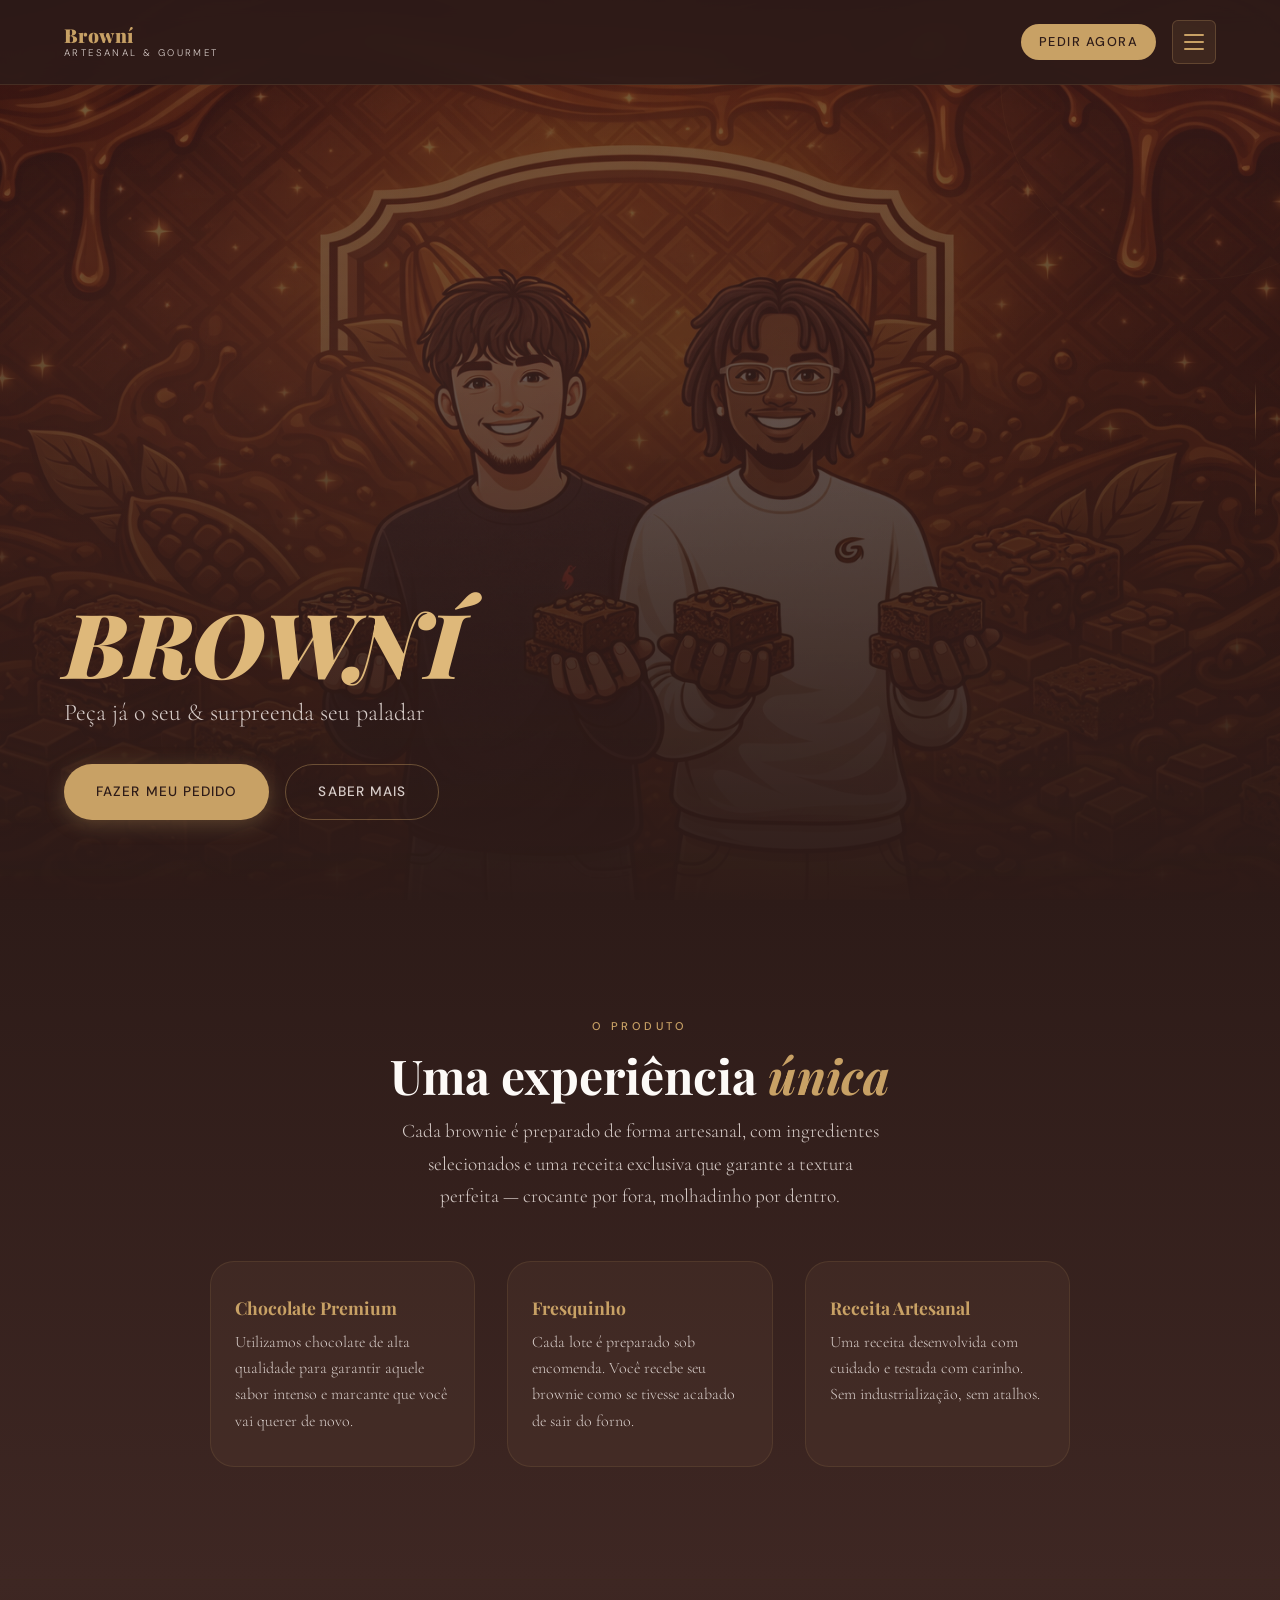
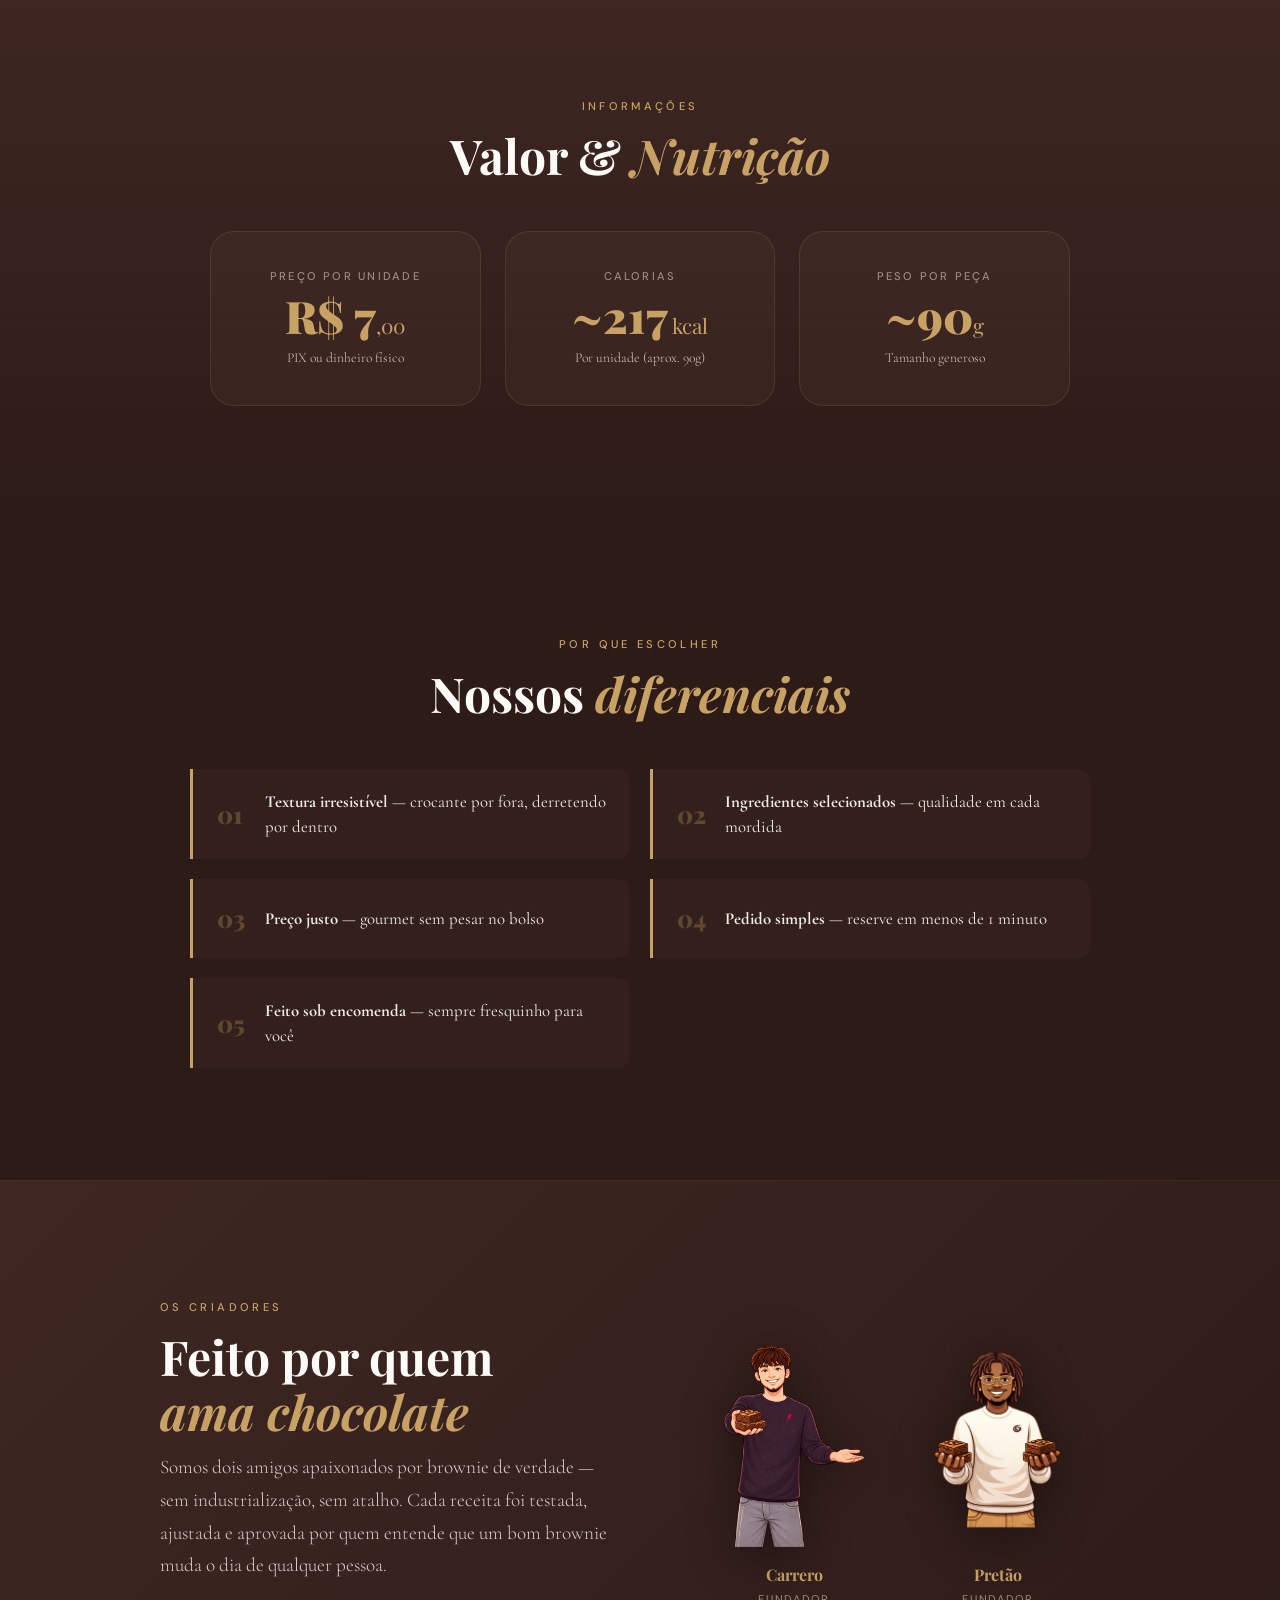
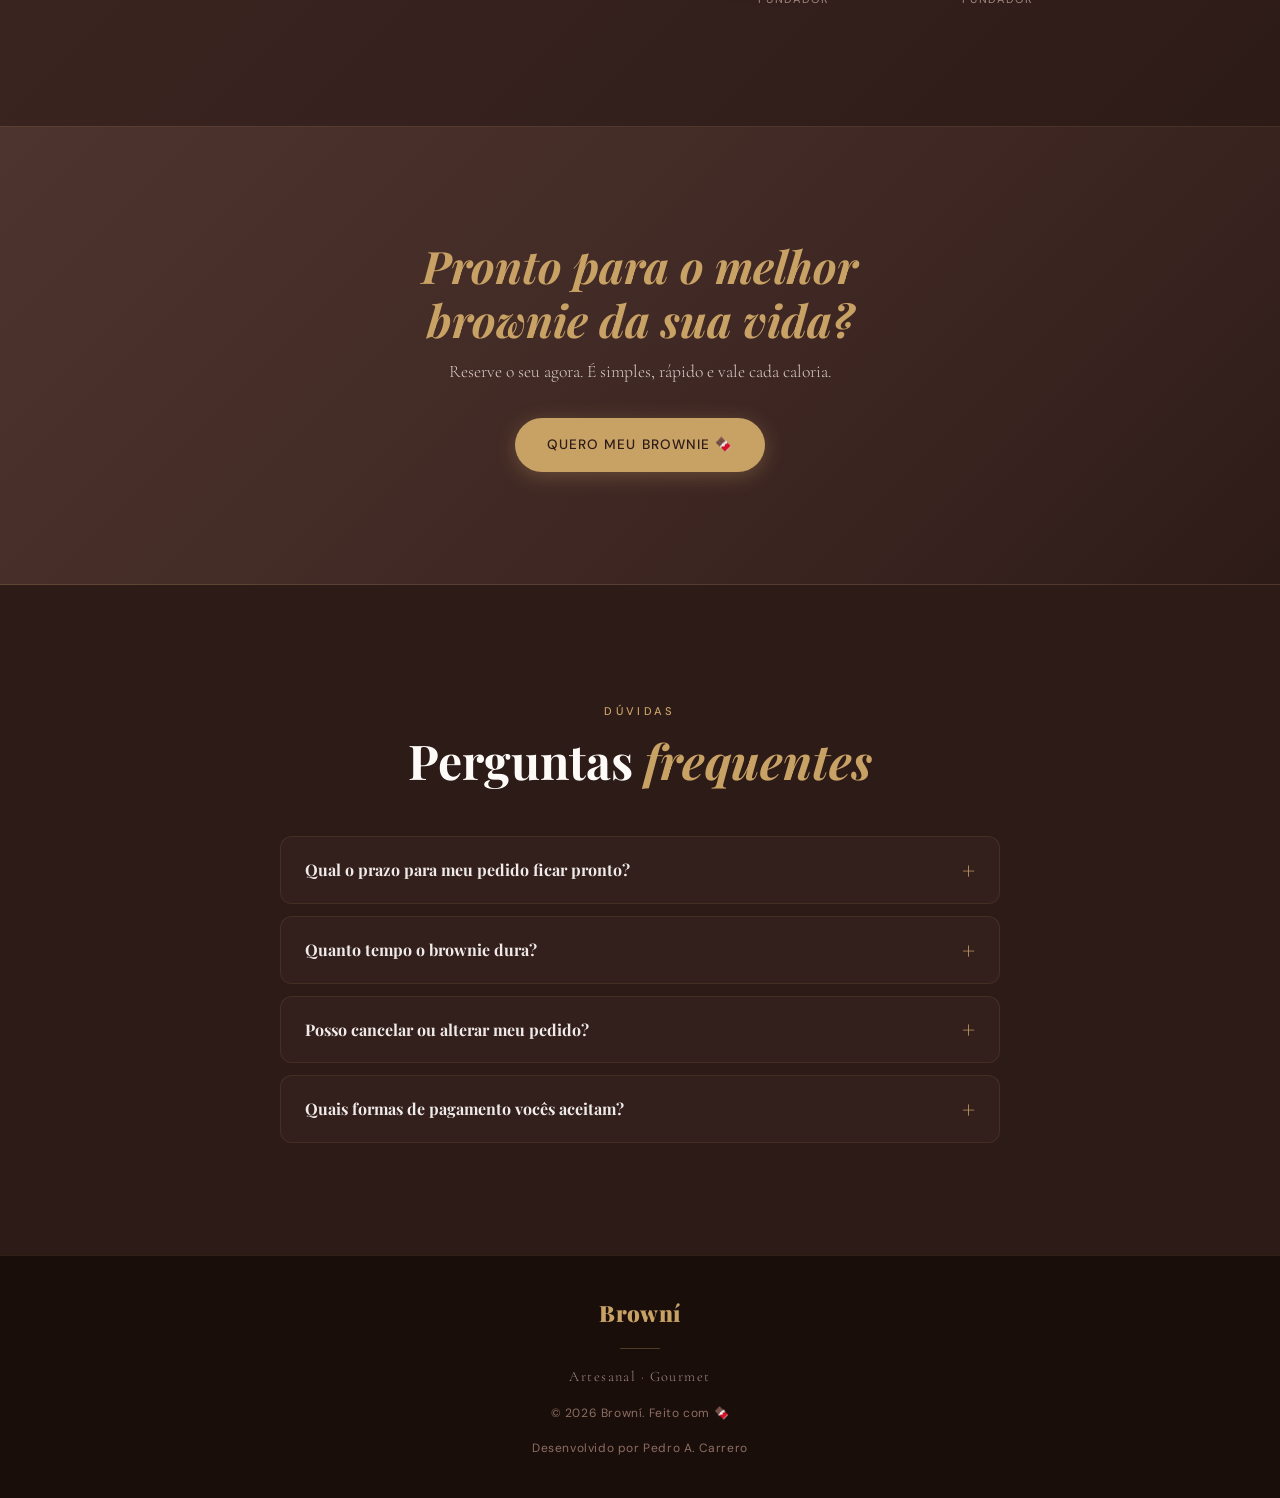
==== commit a61a8811: "Add files via upload" ====
--- a/index.html
+++ b/index.html
@@ -3,10 +3,10 @@
 <head>
   <meta charset="UTF-8" />
   <meta name="viewport" content="width=device-width, initial-scale=1.0" />
-  <meta name="description" content="Brownie do Pretão — Brownies artesanais gourmet. Feitos com amor, chocolate e muito sabor." />
+  <meta name="description" content="Browní — Brownies artesanais gourmet. Feitos com amor, chocolate e muito sabor." />
   <meta name="theme-color" content="#2D1B18" />
 
-  <title>Brownie do Pretão | Artesanal & Gourmet</title>
+  <title>Browní | Brownies Gourmet</title>
 
   <!-- Favicon emoji (simples, funciona na maioria dos browsers) -->
   <link rel="icon" href="data:image/svg+xml,<svg xmlns='http://www.w3.org/2000/svg' viewBox='0 0 100 100'><text y='.9em' font-size='90'>🍫</text></svg>" />
@@ -19,15 +19,42 @@
   <!-- ══════════════════════════════════════════════
        NAVBAR
   ══════════════════════════════════════════════ -->
-  <nav class="navbar" id="navbar" role="navigation" aria-label="Navegação principal">
-    <a href="index.html" class="navbar__logo" aria-label="Brownie do Pretão - Página inicial">
-      Brownie do Pretão
-      <span>artesanal & gourmet</span>
-    </a>
+<nav class="navbar" id="navbar" role="navigation" aria-label="Navegação principal">
+  <a href="index.html" class="navbar__logo" aria-label="Browní - Página inicial">
+    Browní
+    <span>artesanal &amp; gourmet</span>
+  </a>
+
+  <div class="navbar__right">
     <a href="cadastro.html" class="navbar__cta" aria-label="Fazer pedido agora">
       Pedir agora
     </a>
-  </nav>
+    <button class="hamburger" id="hamburger" aria-label="Abrir menu" aria-expanded="false" aria-controls="sideMenu">
+      <span></span><span></span><span></span>
+    </button>
+  </div>
+</nav>
+
+<!-- SIDE MENU OVERLAY -->
+<div class="side-menu-overlay" id="sideMenuOverlay" aria-hidden="true"></div>
+
+<!-- SIDE MENU -->
+<aside class="side-menu" id="sideMenu" aria-label="Menu lateral" role="dialog" aria-modal="true" hidden>
+  <div class="side-menu__header">
+    <p class="side-menu__greeting" id="sideGreeting">Olá! 👋</p>
+    <button class="side-menu__close" id="sideMenuClose" aria-label="Fechar menu">✕</button>
+  </div>
+<nav class="side-menu__nav">
+  <a href="index.html"        class="side-menu__link--active">🏠 Início</a>
+  <a href="cadastro.html"     class="side-menu__link">🍫 Fazer pedido</a>
+  <a href="meus-pedidos.html" class="side-menu__link">📋 Meus pedidos</a>
+  <a href="fidelidade.html"   class="side-menu__link">🎖️ Fidelidade</a>
+  <a href="#"                 class="side-menu__link" id="sideEditarPerfil">👤 Editar perfil</a>
+</nav>
+  <div class="side-menu__footer">
+  <button class="side-menu__logout" id="sideLogout" aria-label="Sair da conta">← Sair</button>
+</div>
+</aside>
 
   <main>
 
@@ -46,11 +73,10 @@
   </div>
 
   <div class="hero__content">
-    <span class="hero__tag">🍫 Feito com amor</span>
-
-    <h1 class="hero__title">
-      BROWNIE
-      <em>do Pretão</em>
+    
+  <h1 class="hero__title">
+      <em>BROWNÍ</em>
+      
     </h1>
 
     <p class="hero__subtitle">
@@ -105,8 +131,7 @@
             <div>
               <h3 class="about__card-title">Fresquinho</h3>
               <p class="about__card-text">
-                Cada lote é preparado sob encomenda. Você recebe seu brownie
-                ainda quentinho, saído do forno.
+                Cada lote é preparado sob encomenda. Você recebe seu brownie como se tivesse acabado de sair do forno.
               </p>
             </div>
           </article>
@@ -144,7 +169,7 @@
       <!-- Preço -->
       <div class="info-card reveal">
         <h3 class="info-card__label">Preço por unidade</h3>
-        <p class="info-card__value">R$ 8<span class="info-card__cents">,00</span></p>
+        <p class="info-card__value">R$ 7<span class="info-card__cents">,00</span></p>
         <p class="info-card__note">PIX ou dinheiro físico</p>
       </div>
 
@@ -152,15 +177,15 @@
       <div class="info-card reveal" style="transition-delay:0.1s">
         
         <h3 class="info-card__label">Calorias</h3>
-        <p class="info-card__value">~320<span class="info-card__cents"> kcal</span></p>
-        <p class="info-card__note">Por unidade (aprox. 80g)</p>
+        <p class="info-card__value">~217<span class="info-card__cents"> kcal</span></p>
+        <p class="info-card__note">Por unidade (aprox. 90g)</p>
       </div>
 
       <!-- Peso -->
       <div class="info-card reveal" style="transition-delay:0.2s">
         
         <h3 class="info-card__label">Peso por peça</h3>
-        <p class="info-card__value">~80<span class="info-card__cents">g</span></p>
+        <p class="info-card__value">~90<span class="info-card__cents">g</span></p>
         <p class="info-card__note">Tamanho generoso</p>
       </div>
 
@@ -217,14 +242,6 @@
               <strong>Feito sob encomenda</strong> — sempre fresquinho para você
             </p>
           </div>
-
-          <div class="feature-item reveal" style="transition-delay: 0.35s">
-            <span class="feature-item__num" aria-hidden="true">06</span>
-            <p class="feature-item__text">
-              <strong>Atendimento humano</strong> — direto com quem faz
-            </p>
-          </div>
-
         </div>
       </div>
     </section>
@@ -248,7 +265,7 @@
         </p>
       </header>
 
-      <!-- Contador de pedidos -->
+      <!-- Contador de pedidos 
       <div class="contador-wrap">
         <div class="contador-item reveal">
           <span class="contador-num" data-target="200">0</span>
@@ -267,7 +284,7 @@
           <span class="contador-plus"></span>
           <p class="contador-label">receita exclusiva</p>
         </div>
-      </div>
+      </div>-->
     </div>
 
     <!-- Avatares -->
@@ -275,12 +292,12 @@
       <div class="qs-avatar reveal">
         <img src="img/avatar1.png" alt="Avatar do criador 1" class="qs-avatar__img" />
         <p class="qs-avatar__nome">Carrero</p>
-        <p class="qs-avatar__role">Co-fundador</p>
+        <p class="qs-avatar__role">Fundador</p>
       </div>
       <div class="qs-avatar reveal" style="transition-delay:0.15s; margin-top:2rem;">
         <img src="img/avatar2.png" alt="Avatar do criador 2" class="qs-avatar__img" />
         <p class="qs-avatar__nome">Pretão</p>
-        <p class="qs-avatar__role">Co-fundador</p>
+        <p class="qs-avatar__role">Fundador</p>
       </div>
     </div>
 
@@ -318,7 +335,7 @@
 
     <div class="faq-list">
 
-      <details class="faq-item reveal">
+      <!-- <details class="faq-item reveal">
         <summary class="faq-item__pergunta">
           <span>Vocês fazem entrega?</span>
           <span class="faq-item__icon" aria-hidden="true">+</span>
@@ -327,7 +344,7 @@
           Por enquanto trabalhamos apenas com retirada no local. Em breve expandiremos
           para entrega — fique de olho no nosso Instagram para novidades!
         </p>
-      </details>
+      </details> -->
 
       <details class="faq-item reveal" style="transition-delay:0.05s">
         <summary class="faq-item__pergunta">
@@ -353,7 +370,7 @@
         </p>
       </details>
 
-      <details class="faq-item reveal" style="transition-delay:0.15s">
+      <!-- <details class="faq-item reveal" style="transition-delay:0.15s">
         <summary class="faq-item__pergunta">
           <span>Contém glúten ou lactose?</span>
           <span class="faq-item__icon" aria-hidden="true">+</span>
@@ -363,7 +380,7 @@
           Não temos versão sem glúten no momento. Caso tenha alguma alergia
           específica, entre em contato antes de fazer o pedido.
         </p>
-      </details>
+      </details> -->
 
       <details class="faq-item reveal" style="transition-delay:0.2s">
         <summary class="faq-item__pergunta">
@@ -399,28 +416,60 @@
   ══════════════════════════════════════════════ -->
   <footer class="footer" role="contentinfo">
     <div class="footer__inner">
-      <p class="footer__logo">Brownie do Pretão</p>
+      <p class="footer__logo">Browní</p>
       <div class="footer__divider" aria-hidden="true"></div>
-      <p class="footer__tagline">Artesanal · Gourmet · Com amor</p>
-      <p class="footer__copy">© 2026 Brownie do Pretão. Feito com 🍫</p>
+      <p class="footer__tagline">Artesanal · Gourmet</p>
+      <p class="footer__copy">© 2026 Browní. Feito com 🍫</p>
       <p class="footer__copy">Desenvolvido por Pedro A. Carrero</p> 
     </div>
   </footer>
 
-  <!-- Script principal -->
-  <script src="script.js"></script>
-<!-- WhatsApp Flutuante -->
-
-  <a href="https://wa.me/5519997296031?text=Olá!%20Quero%20saber%20mais%20sobre%20o%20Brownie%20do%20Pretão."
-  class="whatsapp-float"
-  target="_blank"
-  rel="noopener noreferrer"
-  aria-label="Falar no WhatsApp"
->
-  <svg viewBox="0 0 24 24" fill="currentColor" aria-hidden="true">
-    <path d="M17.472 14.382c-.297-.149-1.758-.867-2.03-.967-.273-.099-.471-.148-.67.15-.197.297-.767.966-.94 1.164-.173.199-.347.223-.644.075-.297-.15-1.255-.463-2.39-1.475-.883-.788-1.48-1.761-1.653-2.059-.173-.297-.018-.458.13-.606.134-.133.298-.347.446-.52.149-.174.198-.298.298-.497.099-.198.05-.371-.025-.52-.075-.149-.669-1.612-.916-2.207-.242-.579-.487-.5-.669-.51-.173-.008-.371-.01-.57-.01-.198 0-.52.074-.792.372-.272.297-1.04 1.016-1.04 2.479 0 1.462 1.065 2.875 1.213 3.074.149.198 2.096 3.2 5.077 4.487.709.306 1.262.489 1.694.625.712.227 1.36.195 1.871.118.571-.085 1.758-.719 2.006-1.413.248-.694.248-1.289.173-1.413-.074-.124-.272-.198-.57-.347m-5.421 7.403h-.004a9.87 9.87 0 01-5.031-1.378l-.361-.214-3.741.982.998-3.648-.235-.374a9.86 9.86 0 01-1.51-5.26c.001-5.45 4.436-9.884 9.888-9.884 2.64 0 5.122 1.03 6.988 2.898a9.825 9.825 0 012.893 6.994c-.003 5.45-4.437 9.884-9.885 9.884m8.413-18.297A11.815 11.815 0 0012.05 0C5.495 0 .16 5.335.157 11.892c0 2.096.547 4.142 1.588 5.945L.057 24l6.305-1.654a11.882 11.882 0 005.683 1.448h.005c6.554 0 11.89-5.335 11.893-11.893a11.821 11.821 0 00-3.48-8.413z"/>
-  </svg>
-  <span class="whatsapp-float__label">Falar conosco</span>
-</a>
+<!-- MODAL: LOGOUT -->
+<div class="modal-overlay" id="modalLogout" role="dialog" aria-modal="true" aria-labelledby="modalLogoutTitulo">
+  <div class="modal">
+    <div class="modal__icon" aria-hidden="true">👋</div>
+    <h2 class="modal__title" id="modalLogoutTitulo">Sair da conta?</h2>
+    <p class="modal__text">Tem certeza que deseja sair? Você precisará fazer login novamente para fazer pedidos.</p>
+    <div class="modal__actions">
+      <button type="button" class="btn btn--outline" onclick="fecharModal('modalLogout')">Cancelar</button>
+      <button type="button" class="btn btn--danger" id="btnConfirmarLogout">Sim, sair</button>
+    </div>
+  </div>
+</div>
+
+<!-- MODAL: EDITAR PERFIL -->
+<div class="modal-overlay" id="modalEditarPerfil" role="dialog" aria-modal="true" aria-labelledby="modalEditarPerfilTitulo">
+  <div class="modal modal--form">
+    <div class="modal__header">
+      <div class="modal__header-icon" aria-hidden="true">👤</div>
+      <div>
+        <h2 class="modal__title" id="modalEditarPerfilTitulo">Editar perfil</h2>
+        <p class="modal__subtitle">Atualize seu nome</p>
+      </div>
+      <button type="button" class="modal__x" onclick="fecharModal('modalEditarPerfil')" aria-label="Fechar">✕</button>
+    </div>
+    <div class="modal__divider"></div>
+    <form id="formEditarPerfil" style="padding:1.5rem 2rem 1.75rem">
+      <div class="form-group">
+        <label for="editPerfilNome">Nome completo <span aria-hidden="true">*</span></label>
+        <input type="text" id="editPerfilNome" class="form-input" placeholder="Seu nome" required minlength="3" />
+      </div>
+      <div class="form-group">
+        <label for="editPerfilTelefone">Telefone</label>
+        <input type="tel" id="editPerfilTelefone" class="form-input" readonly style="opacity:0.55;cursor:not-allowed" />
+        <p class="form-hint">O telefone é o identificador da conta e não pode ser alterado.</p>
+      </div>
+      <div class="modal__divider" style="margin:1rem -2rem"></div>
+      <div class="modal__form-actions" style="padding:1rem 0 0">
+        <button type="button" class="btn btn--outline" onclick="fecharModal('modalEditarPerfil')">Cancelar</button>
+        <button type="submit" class="btn btn--primary" id="btnSalvarPerfil">Salvar</button>
+      </div>
+    </form>
+  </div>
+</div>
+
+<script src="script.js"></script>
+<script src="auth.js"></script>
+
 </body>
 </html>
--- a/style.css
+++ b/style.css
@@ -42,6 +42,10 @@
 /* ── RESET & BASE ── */
 *, *::before, *::after { box-sizing: border-box; margin: 0; padding: 0; }
 
+/* Garante que [hidden] sempre funcione, mesmo com display: flex/grid nas classes */
+[hidden] { display: none !important; }
+
+
 html {
   font-size: 16px;
   scroll-behavior: smooth;
@@ -213,7 +217,7 @@
 .hero__title em {
   display: block;
   font-style: italic;
-  color: var(--gold);
+  color: var(--gold-light);
 }
 
 .hero__subtitle {
@@ -1634,4 +1638,1019 @@
 @keyframes wppEntrada {
   from { opacity: 0; transform: translateY(20px) scale(0.8); }
   to   { opacity: 1; transform: translateY(0)   scale(1);   }
-}+}
+
+
+/* Fix — botões do modal existente */
+#modalExistente .modal__actions {
+  flex-direction: column;
+  gap: 0.75rem;
+  width: 100%;
+}
+
+#modalExistente .modal__actions .btn {
+  width: 100%;
+  font-size: 0.78rem;
+  padding: 0.9rem 1rem;
+  white-space: nowrap;
+  overflow: hidden;
+  text-overflow: ellipsis;
+}
+
+/* ============================================================
+   BROWNÍ — style.css ADIÇÕES
+   Cole este bloco inteiro no FINAL do seu style.css existente
+   ============================================================ */
+
+/* ── COR DO APETITE (complementa a paleta) ──────────────── */
+/* Terracota quente — evoca chocolate derretido e desperta apetite */
+:root {
+  --appetit:       #C0573A;   /* terracota quente */
+  --appetit-light: #D96845;
+  --appetit-dark:  #9B3E26;
+}
+
+/* ============================================================
+   HAMBURGER / SANDUÍCHE
+   ============================================================ */
+.navbar__right {
+  display: flex;
+  align-items: center;
+  gap: 1rem;
+}
+
+.hamburger {
+  width: 44px;
+  height: 44px;
+  background: rgba(200,161,101,0.1);
+  border: 1px solid rgba(200,161,101,0.25);
+  border-radius: var(--radius-sm);
+  cursor: pointer;
+  display: flex;
+  flex-direction: column;
+  align-items: center;
+  justify-content: center;
+  gap: 5px;
+  padding: 0;
+  transition: var(--transition);
+  -webkit-tap-highlight-color: transparent;
+  flex-shrink: 0;
+}
+
+.hamburger:hover {
+  background: rgba(200,161,101,0.2);
+  border-color: var(--gold);
+}
+
+.hamburger span {
+  display: block;
+  width: 20px;
+  height: 2px;
+  background: var(--gold);
+  border-radius: 2px;
+  transition: transform 0.3s ease, opacity 0.3s ease, width 0.3s ease;
+  transform-origin: center;
+}
+
+/* Animação X quando aberto */
+.hamburger.active span:nth-child(1) { transform: translateY(7px) rotate(45deg); }
+.hamburger.active span:nth-child(2) { opacity: 0; width: 0; }
+.hamburger.active span:nth-child(3) { transform: translateY(-7px) rotate(-45deg); }
+
+/* ============================================================
+   SIDE MENU
+   ============================================================ */
+.side-menu-overlay {
+  position: fixed;
+  inset: 0;
+  background: rgba(20,10,8,0.75);
+  backdrop-filter: blur(4px);
+  -webkit-backdrop-filter: blur(4px);
+  z-index: 150;
+  opacity: 0;
+  pointer-events: none;
+  transition: opacity 0.3s ease;
+}
+
+.side-menu-overlay.active {
+  opacity: 1;
+  pointer-events: all;
+}
+
+.side-menu {
+  position: fixed;
+  top: 0;
+  right: 0;
+  bottom: 0;
+  width: min(320px, 85vw);
+  background: linear-gradient(160deg, var(--chocolate-dark) 0%, var(--chocolate-darkest) 100%);
+  border-left: 1px solid rgba(200,161,101,0.2);
+  z-index: 200;
+  display: flex;
+  flex-direction: column;
+  transform: translateX(100%);
+  transition: transform 0.35s cubic-bezier(0.4, 0, 0.2, 1);
+  overflow-y: auto;
+  -webkit-overflow-scrolling: touch;
+}
+
+.side-menu:not([hidden]) {
+  transform: translateX(0);
+}
+
+.side-menu__header {
+  display: flex;
+  align-items: center;
+  justify-content: space-between;
+  padding: 1.5rem 1.5rem 1.25rem;
+  border-bottom: 1px solid rgba(200,161,101,0.12);
+  min-height: 72px;
+}
+
+.side-menu__greeting {
+  font-family: var(--font-display);
+  font-size: 1.05rem;
+  font-weight: 700;
+  color: var(--gold);
+  line-height: 1.2;
+}
+
+.side-menu__close {
+  width: 36px;
+  height: 36px;
+  background: rgba(200,161,101,0.08);
+  border: none;
+  border-radius: var(--radius-sm);
+  color: var(--cream-dark);
+  font-size: 0.9rem;
+  cursor: pointer;
+  display: flex;
+  align-items: center;
+  justify-content: center;
+  transition: var(--transition);
+  flex-shrink: 0;
+}
+
+.side-menu__close:hover {
+  background: rgba(200,161,101,0.18);
+  color: var(--white);
+}
+
+.side-menu__nav {
+  flex: 1;
+  padding: 1rem 0;
+  display: flex;
+  flex-direction: column;
+}
+
+.side-menu__link {
+  display: flex;
+  align-items: center;
+  gap: 0.75rem;
+  padding: 0.9rem 1.5rem;
+  font-family: var(--font-body);
+  font-size: 0.95rem;
+  font-weight: 400;
+  color: var(--cream-dark);
+  text-decoration: none;
+  transition: var(--transition);
+  border-left: 3px solid transparent;
+}
+
+.side-menu__link:hover,
+.side-menu__link--active {
+  background: rgba(200,161,101,0.08);
+  color: var(--gold);
+  border-left-color: var(--gold);
+}
+
+.side-menu__footer {
+  padding: 1.25rem 1.5rem 2rem;
+  border-top: 1px solid rgba(200,161,101,0.12);
+}
+
+/* ============================================================
+   PÁGINA DE LOGIN
+   ============================================================ */
+.login-main {
+  flex: 1;
+  display: flex;
+  align-items: center;
+  justify-content: center;
+  padding: 6rem 1.25rem 3rem;
+  min-height: 100svh;
+  position: relative;
+  overflow: hidden;
+}
+
+/* Decoração de fundo */
+.login-deco {
+  position: absolute;
+  inset: 0;
+  pointer-events: none;
+  z-index: 0;
+}
+
+.login-deco__circle {
+  position: absolute;
+  border-radius: 50%;
+  opacity: 0.08;
+}
+
+.login-deco__circle--1 {
+  width: 400px;
+  height: 400px;
+  background: radial-gradient(circle, var(--gold) 0%, transparent 70%);
+  top: -100px;
+  right: -100px;
+}
+
+.login-deco__circle--2 {
+  width: 300px;
+  height: 300px;
+  background: radial-gradient(circle, var(--appetit) 0%, transparent 70%);
+  bottom: 0;
+  left: -80px;
+}
+
+.login-card-wrap {
+  position: relative;
+  z-index: 1;
+  width: 100%;
+  max-width: 420px;
+  background: rgba(62,39,35,0.6);
+  border: 1px solid rgba(200,161,101,0.18);
+  border-radius: var(--radius-lg);
+  backdrop-filter: blur(12px);
+  -webkit-backdrop-filter: blur(12px);
+  box-shadow: var(--shadow-lg);
+  overflow: hidden;
+  animation: fadeUp 0.7s cubic-bezier(0.4,0,0.2,1) both;
+}
+
+/* Tabs */
+.login-tabs {
+  display: flex;
+  position: relative;
+  background: rgba(45,27,24,0.6);
+  border-bottom: 1px solid rgba(200,161,101,0.15);
+  padding: 4px;
+  gap: 0;
+}
+
+.login-tab {
+  flex: 1;
+  padding: 0.75rem;
+  background: none;
+  border: none;
+  font-family: var(--font-body);
+  font-size: 0.82rem;
+  font-weight: 500;
+  letter-spacing: 0.1em;
+  text-transform: uppercase;
+  color: var(--cream-dark);
+  cursor: pointer;
+  position: relative;
+  z-index: 1;
+  transition: color 0.25s ease;
+}
+
+.login-tab.active {
+  color: var(--chocolate-darkest);
+}
+
+.login-tab__ink {
+  position: absolute;
+  top: 4px;
+  bottom: 4px;
+  left: 4px;
+  background: var(--gold);
+  border-radius: calc(var(--radius-md) - 2px);
+  transition: left 0.3s cubic-bezier(0.4,0,0.2,1), width 0.3s cubic-bezier(0.4,0,0.2,1);
+  z-index: 0;
+}
+
+/* Painéis */
+.login-panel {
+  padding: 2rem 2rem 2.25rem;
+}
+
+.login-panel__sub {
+  font-family: var(--font-serif);
+  font-size: 1rem;
+  font-weight: 300;
+  color: var(--cream-dark);
+  margin-bottom: 1.75rem;
+}
+
+.login-switch {
+  text-align: center;
+  margin-top: 1.25rem;
+  font-size: 0.82rem;
+  color: var(--chocolate-pale);
+  font-family: var(--font-body);
+}
+
+.login-switch__link {
+  background: none;
+  border: none;
+  color: var(--gold);
+  font-weight: 500;
+  cursor: pointer;
+  text-decoration: underline;
+  text-underline-offset: 3px;
+  font-size: inherit;
+  transition: color 0.2s;
+}
+
+.login-switch__link:hover { color: var(--gold-light); }
+
+/* ============================================================
+   FIDELIDADE — HERO
+   ============================================================ */
+.fidelidade-hero {
+  position: relative;
+  padding: 7rem 1.5rem 4rem;
+  text-align: center;
+  overflow: hidden;
+}
+
+.fidelidade-hero__bg {
+  position: absolute;
+  inset: 0;
+  background:
+    radial-gradient(ellipse 70% 60% at 50% 60%, rgba(192,87,58,0.18) 0%, transparent 65%),
+    linear-gradient(180deg, var(--chocolate-darkest) 0%, var(--chocolate-dark) 100%);
+}
+
+.fidelidade-hero__content {
+  position: relative;
+  z-index: 1;
+  animation: fadeUp 0.8s cubic-bezier(0.4,0,0.2,1) both;
+}
+
+.fidelidade-hero__title {
+  font-family: var(--font-display);
+  font-size: clamp(2rem, 8vw, 3.5rem);
+  font-weight: 900;
+  line-height: 1.1;
+  color: var(--white);
+  margin: 0.5rem 0 1rem;
+}
+
+.fidelidade-hero__title em {
+  font-style: italic;
+  color: var(--gold);
+}
+
+.fidelidade-hero__sub {
+  font-family: var(--font-serif);
+  font-size: clamp(1rem, 3vw, 1.2rem);
+  font-weight: 300;
+  color: var(--cream-dark);
+  line-height: 1.7;
+  max-width: 460px;
+  margin: 0 auto;
+}
+
+/* ============================================================
+   CARTÃO DE SELOS
+   ============================================================ */
+.fidelidade-section {
+  background: var(--chocolate-darkest);
+  padding-top: 2rem;
+}
+
+.fidelidade-inner {
+  max-width: 600px;
+  margin: 0 auto;
+  display: flex;
+  flex-direction: column;
+  gap: 2rem;
+}
+
+.fidelidade-card {
+  background: linear-gradient(135deg, rgba(93,64,55,0.5) 0%, rgba(62,39,35,0.7) 100%);
+  border: 1px solid rgba(200,161,101,0.25);
+  border-radius: var(--radius-lg);
+  padding: 2rem 1.75rem;
+  box-shadow: var(--shadow-md), 0 0 40px rgba(200,161,101,0.06) inset;
+  position: relative;
+  overflow: hidden;
+}
+
+/* Ornamento dourado no canto */
+.fidelidade-card::before {
+  content: '';
+  position: absolute;
+  top: -40px;
+  right: -40px;
+  width: 120px;
+  height: 120px;
+  border-radius: 50%;
+  border: 1px solid rgba(200,161,101,0.15);
+}
+
+.fidelidade-card__header {
+  display: flex;
+  justify-content: space-between;
+  align-items: flex-start;
+  margin-bottom: 1.5rem;
+}
+
+.fidelidade-card__tag {
+  font-size: 0.65rem;
+  font-weight: 500;
+  letter-spacing: 0.25em;
+  text-transform: uppercase;
+  color: var(--gold);
+  margin-bottom: 0.3rem;
+}
+
+.fidelidade-card__nome {
+  font-family: var(--font-display);
+  font-size: 1.2rem;
+  font-weight: 700;
+  color: var(--white);
+}
+
+.fidelidade-card__logo {
+  font-family: var(--font-display);
+  font-size: 1rem;
+  font-weight: 900;
+  color: rgba(200,161,101,0.4);
+  letter-spacing: 0.05em;
+}
+
+/* Barra de progresso */
+.fidelidade-progress-wrap {
+  margin-bottom: 1.75rem;
+}
+
+.fidelidade-progress-bar-bg {
+  height: 6px;
+  background: rgba(200,161,101,0.12);
+  border-radius: 3px;
+  overflow: hidden;
+  margin-bottom: 0.5rem;
+}
+
+.fidelidade-progress-bar {
+  height: 100%;
+  background: linear-gradient(90deg, var(--gold-dark), var(--gold-light));
+  border-radius: 3px;
+  transition: width 1s cubic-bezier(0.4, 0, 0.2, 1);
+}
+
+.fidelidade-progress-label {
+  font-family: var(--font-body);
+  font-size: 0.75rem;
+  font-weight: 500;
+  letter-spacing: 0.1em;
+  color: var(--chocolate-pale);
+  text-align: right;
+}
+
+.fidelidade-progress-label span {
+  color: var(--gold);
+  font-weight: 700;
+}
+
+/* Grade 4×3 */
+.selos-grid {
+  display: grid;
+  grid-template-columns: repeat(4, 1fr);
+  gap: 0.75rem;
+  margin-bottom: 1rem;
+}
+
+@media (min-width: 400px) {
+  .selos-grid { gap: 1rem; }
+}
+
+.selo {
+  aspect-ratio: 1;
+  border-radius: var(--radius-md);
+  display: flex;
+  align-items: center;
+  justify-content: center;
+  transition: transform 0.25s ease, box-shadow 0.25s ease;
+}
+
+.selo--vazio {
+  background: rgba(45,27,24,0.6);
+  border: 1.5px dashed rgba(200,161,101,0.18);
+}
+
+.selo--ativo {
+  background: linear-gradient(135deg, rgba(192,87,58,0.3) 0%, rgba(200,161,101,0.25) 100%);
+  border: 1.5px solid rgba(200,161,101,0.4);
+  box-shadow: 0 2px 12px rgba(200,161,101,0.15);
+}
+
+.selo--ativo:hover {
+  transform: scale(1.06);
+  box-shadow: 0 4px 18px rgba(200,161,101,0.28);
+}
+
+.selo__inner {
+  display: flex;
+  align-items: center;
+  justify-content: center;
+  width: 100%;
+  height: 100%;
+}
+
+.selo__icon {
+  font-size: clamp(1.4rem, 5vw, 1.9rem);
+  line-height: 1;
+  filter: drop-shadow(0 1px 4px rgba(0,0,0,0.4));
+}
+
+.selo__num {
+  font-family: var(--font-display);
+  font-size: clamp(0.8rem, 2.5vw, 1rem);
+  font-weight: 700;
+  color: rgba(200,161,101,0.2);
+}
+
+/* Animação de entrada dos selos */
+@keyframes seloEntrada {
+  from { opacity: 0; transform: scale(0.5) rotate(-10deg); }
+  to   { opacity: 1; transform: scale(1) rotate(0); }
+}
+
+.selo--entrada {
+  animation: seloEntrada 0.5s cubic-bezier(0.34,1.56,0.64,1) both;
+}
+
+.fidelidade-card__hint {
+  font-family: var(--font-serif);
+  font-size: 0.9rem;
+  font-weight: 300;
+  color: var(--chocolate-pale);
+  text-align: center;
+  margin-top: 0.5rem;
+}
+
+.fidelidade-card__hint--ganhou {
+  color: var(--gold-light);
+  font-weight: 600;
+  font-size: 1rem;
+  animation: fadeUp 0.5s ease both;
+}
+
+/* Brownies ganhos */
+.brownies-ganhos {
+  display: flex;
+  align-items: center;
+  gap: 1.25rem;
+  padding: 1.5rem;
+  background: rgba(192,87,58,0.12);
+  border: 1px solid rgba(192,87,58,0.25);
+  border-radius: var(--radius-lg);
+}
+
+.brownies-ganhos__icon {
+  font-size: 2.5rem;
+  flex-shrink: 0;
+  line-height: 1;
+}
+
+.brownies-ganhos__label {
+  font-family: var(--font-body);
+  font-size: 0.72rem;
+  font-weight: 500;
+  letter-spacing: 0.18em;
+  text-transform: uppercase;
+  color: var(--chocolate-pale);
+  margin-bottom: 0.3rem;
+}
+
+.brownies-ganhos__num {
+  font-family: var(--font-display);
+  font-size: 2rem;
+  font-weight: 900;
+  color: var(--appetit-light);
+  line-height: 1;
+}
+
+/* Como funciona */
+.como-funciona {
+  background: rgba(62,39,35,0.4);
+  border: 1px solid rgba(200,161,101,0.1);
+  border-radius: var(--radius-lg);
+  padding: 1.75rem;
+}
+
+.como-funciona__title {
+  font-family: var(--font-display);
+  font-size: 1rem;
+  font-weight: 700;
+  color: var(--gold);
+  margin-bottom: 1.25rem;
+  letter-spacing: 0.02em;
+}
+
+.como-funciona__steps {
+  display: flex;
+  flex-direction: column;
+  gap: 1rem;
+}
+
+.cf-step {
+  display: flex;
+  gap: 1rem;
+  align-items: flex-start;
+}
+
+.cf-step__num {
+  width: 28px;
+  height: 28px;
+  background: rgba(200,161,101,0.15);
+  border: 1px solid rgba(200,161,101,0.3);
+  border-radius: 50%;
+  display: flex;
+  align-items: center;
+  justify-content: center;
+  font-family: var(--font-display);
+  font-size: 0.8rem;
+  font-weight: 700;
+  color: var(--gold);
+  flex-shrink: 0;
+  margin-top: 0.1rem;
+}
+
+.cf-step__text {
+  font-family: var(--font-serif);
+  font-size: 1rem;
+  font-weight: 300;
+  color: var(--cream-dark);
+  line-height: 1.6;
+}
+
+.fidelidade-cta {
+  text-align: center;
+  padding-bottom: 1rem;
+}
+
+/* ============================================================
+   MODAL WHATSAPP (botão flutuante atualizado)
+   ============================================================ */
+/* O botão flutuante agora abre o modal em vez de ir direto */
+.whatsapp-float {
+  cursor: pointer;
+}
+
+/* ============================================================
+   AVISO DE RETIRADA NO FORM
+   ============================================================ */
+.payment-notice--retirada {
+  background: rgba(192,87,58,0.1);
+  border-color: rgba(192,87,58,0.3);
+}
+
+.payment-notice--retirada .payment-notice__text {
+  color: var(--appetit-light);
+}
+
+/* ============================================================
+   RESPONSIVIDADE EXTRA — side menu
+   ============================================================ */
+@media (max-width: 480px) {
+  .side-menu {
+    width: 100vw;
+    border-left: none;
+  }
+}
+
+/* Ajuste navbar para ter o hambúrguer */
+.navbar {
+  justify-content: space-between;
+}
+
+/* ============================================================
+   BROWNÍ — style_additions_v2.css
+   Cole este bloco no FINAL do style.css (após o v1)
+   ============================================================ */
+
+/* ── LOGOUT: estilo discreto "← Sair" ────────────────────── */
+.side-menu__logout {
+  background: none;
+  border: none;
+  cursor: pointer;
+  font-family: var(--font-body);
+  font-size: 0.82rem;
+  font-weight: 400;
+  color: var(--chocolate-pale);
+  letter-spacing: 0.06em;
+  padding: 0.5rem 0;
+  transition: color 0.2s ease;
+  display: block;
+  width: 100%;
+  text-align: left;
+}
+
+.side-menu__logout:hover {
+  color: var(--cream-dark);
+}
+
+/* ── Z-INDEX: botão WPP fica atrás do side menu ─────────── */
+.whatsapp-float {
+  z-index: 90 !important; /* abaixo do side-menu (200) e overlay (150) */
+  transition: opacity 0.25s ease, transform 0.3s cubic-bezier(0.4,0,0.2,1), box-shadow 0.3s ease, z-index 0s;
+}
+
+/* Quando o side menu está aberto, esconde o botão */
+body.menu-aberto .whatsapp-float {
+  opacity: 0;
+  pointer-events: none;
+}
+
+/* ── BOTÃO PEQUENO ──────────────────────────────────────── */
+.btn--sm {
+  font-size: 0.75rem !important;
+  padding: 0.6rem 1rem !important;
+  min-height: 38px !important;
+  border-radius: var(--radius-md) !important;
+}
+
+/* ── PRÉ-PREENCHIMENTO: campo desabilitado no form ─────── */
+.form-input--prefilled {
+  border-color: rgba(200,161,101,0.45) !important;
+  background: rgba(200,161,101,0.05) !important;
+}
+
+/* ── MEUS PEDIDOS — HERO ────────────────────────────────── */
+.meus-pedidos-hero {
+  position: relative;
+  padding: 7rem 1.5rem 3.5rem;
+  text-align: center;
+  overflow: hidden;
+}
+
+.meus-pedidos-hero__bg {
+  position: absolute;
+  inset: 0;
+  background:
+    radial-gradient(ellipse 60% 50% at 50% 70%, rgba(200,161,101,0.12) 0%, transparent 65%),
+    linear-gradient(180deg, var(--chocolate-darkest) 0%, var(--chocolate-dark) 100%);
+}
+
+.meus-pedidos-hero__content {
+  position: relative;
+  z-index: 1;
+  animation: fadeUp 0.8s cubic-bezier(0.4,0,0.2,1) both;
+}
+
+.meus-pedidos-hero__title {
+  font-family: var(--font-display);
+  font-size: clamp(2rem, 8vw, 3.5rem);
+  font-weight: 900;
+  line-height: 1.1;
+  color: var(--white);
+  margin: 0.5rem 0 0.75rem;
+}
+
+.meus-pedidos-hero__title em {
+  font-style: italic;
+  color: var(--gold);
+}
+
+.meus-pedidos-hero__sub {
+  font-family: var(--font-serif);
+  font-size: 1rem;
+  font-weight: 300;
+  color: var(--cream-dark);
+}
+
+/* ── MEUS PEDIDOS — SEÇÃO ───────────────────────────────── */
+.meus-pedidos-section {
+  background: var(--chocolate-darkest);
+  padding-top: 1rem;
+}
+
+.meus-pedidos-inner {
+  max-width: 600px;
+  margin: 0 auto;
+  display: flex;
+  flex-direction: column;
+  gap: 1.25rem;
+}
+
+/* Loading */
+.pedidos-loading {
+  display: flex;
+  flex-direction: column;
+  align-items: center;
+  gap: 1rem;
+  padding: 4rem 0;
+  color: var(--chocolate-pale);
+  font-family: var(--font-serif);
+  font-size: 1rem;
+  font-weight: 300;
+}
+
+.pedidos-loading__spinner {
+  width: 36px;
+  height: 36px;
+  border: 3px solid rgba(200,161,101,0.2);
+  border-top-color: var(--gold);
+  border-radius: 50%;
+  animation: spin 0.8s linear infinite;
+}
+
+/* Vazio */
+.pedidos-vazio {
+  text-align: center;
+  padding: 4rem 1rem;
+  display: flex;
+  flex-direction: column;
+  align-items: center;
+}
+
+.pedidos-vazio__icon {
+  font-size: 3.5rem;
+  margin-bottom: 1rem;
+  opacity: 0.6;
+}
+
+.pedidos-vazio__title {
+  font-family: var(--font-display);
+  font-size: 1.3rem;
+  font-weight: 700;
+  color: var(--white);
+  margin-bottom: 0.4rem;
+}
+
+.pedidos-vazio__sub {
+  font-family: var(--font-serif);
+  font-size: 1rem;
+  font-weight: 300;
+  color: var(--chocolate-pale);
+}
+
+/* Lista */
+.pedidos-lista {
+  display: flex;
+  flex-direction: column;
+  gap: 1rem;
+}
+
+/* Card de pedido */
+.pedido-card {
+  background: rgba(62,39,35,0.5);
+  border: 1px solid rgba(200,161,101,0.12);
+  border-radius: var(--radius-lg);
+  overflow: hidden;
+  transition: border-color var(--transition), box-shadow var(--transition);
+}
+
+.pedido-card--pendente {
+  border-color: rgba(200,161,101,0.28);
+  box-shadow: 0 2px 16px rgba(200,161,101,0.08);
+}
+
+.pedido-card__header {
+  display: flex;
+  justify-content: space-between;
+  align-items: flex-start;
+  padding: 1.25rem 1.5rem 0.75rem;
+  gap: 1rem;
+}
+
+.pedido-card__info {
+  display: flex;
+  flex-direction: column;
+  gap: 0.35rem;
+}
+
+.pedido-card__data {
+  font-family: var(--font-body);
+  font-size: 0.72rem;
+  color: var(--chocolate-pale);
+  letter-spacing: 0.03em;
+}
+
+.pedido-card__valor {
+  text-align: right;
+  flex-shrink: 0;
+}
+
+.pedido-card__qtd {
+  display: block;
+  font-family: var(--font-display);
+  font-size: 1.4rem;
+  font-weight: 900;
+  color: var(--gold);
+  line-height: 1;
+}
+
+.pedido-card__preco {
+  display: block;
+  font-family: var(--font-body);
+  font-size: 0.75rem;
+  color: var(--chocolate-pale);
+  margin-top: 0.15rem;
+}
+
+.pedido-card__body {
+  padding: 0 1.5rem 1rem;
+  display: flex;
+  flex-direction: column;
+  gap: 0.4rem;
+}
+
+.pedido-card__row {
+  display: flex;
+  gap: 0.75rem;
+  align-items: baseline;
+}
+
+.pedido-card__label {
+  font-family: var(--font-body);
+  font-size: 0.65rem;
+  font-weight: 500;
+  letter-spacing: 0.15em;
+  text-transform: uppercase;
+  color: var(--chocolate-pale);
+  min-width: 70px;
+  flex-shrink: 0;
+}
+
+.pedido-card__value {
+  font-family: var(--font-serif);
+  font-size: 0.95rem;
+  font-weight: 400;
+  color: var(--cream-light);
+}
+
+.pedido-card__actions {
+  display: flex;
+  gap: 0.6rem;
+  padding: 0.75rem 1.5rem 1.25rem;
+  border-top: 1px solid rgba(200,161,101,0.08);
+  flex-wrap: wrap;
+}
+
+/* Botão "novo pedido" wrap */
+.pedidos-novo-wrap {
+  display: flex;
+  justify-content: center;
+  padding: 0.5rem 0 1rem;
+}
+
+/* ── BADGES DE STATUS ───────────────────────────────────── */
+.badge {
+  display: inline-flex;
+  align-items: center;
+  gap: 0.4rem;
+  font-family: var(--font-body);
+  font-size: 0.68rem;
+  font-weight: 500;
+  letter-spacing: 0.12em;
+  text-transform: uppercase;
+  padding: 0.3rem 0.75rem;
+  border-radius: var(--radius-xl);
+  line-height: 1;
+}
+
+.badge--pendente {
+  background: rgba(200,161,101,0.15);
+  color: var(--gold-light);
+  border: 1px solid rgba(200,161,101,0.3);
+}
+
+.badge--pendente::before {
+  content: '';
+  width: 6px;
+  height: 6px;
+  background: var(--gold);
+  border-radius: 50%;
+  animation: pulse-badge 1.8s ease infinite;
+}
+
+.badge--entregue {
+  background: rgba(56,142,60,0.15);
+  color: #81c784;
+  border: 1px solid rgba(56,142,60,0.25);
+}
+
+.badge--entregue::before {
+  content: '✓ ';
+}
+
+.badge--cancelado {
+  background: rgba(100,100,100,0.12);
+  color: var(--chocolate-pale);
+  border: 1px solid rgba(100,100,100,0.2);
+}
+
+@keyframes pulse-badge {
+  0%, 100% { opacity: 1; transform: scale(1); }
+  50%       { opacity: 0.5; transform: scale(0.8); }
+}
+
+/* ── MENU SANDUÍCHE: atualização dos links ──────────────── */
+/* Garante que o link "Meus pedidos" aparece em todas as páginas */
+.side-menu__link--meus-pedidos {}  /* placeholder para override se necessário */
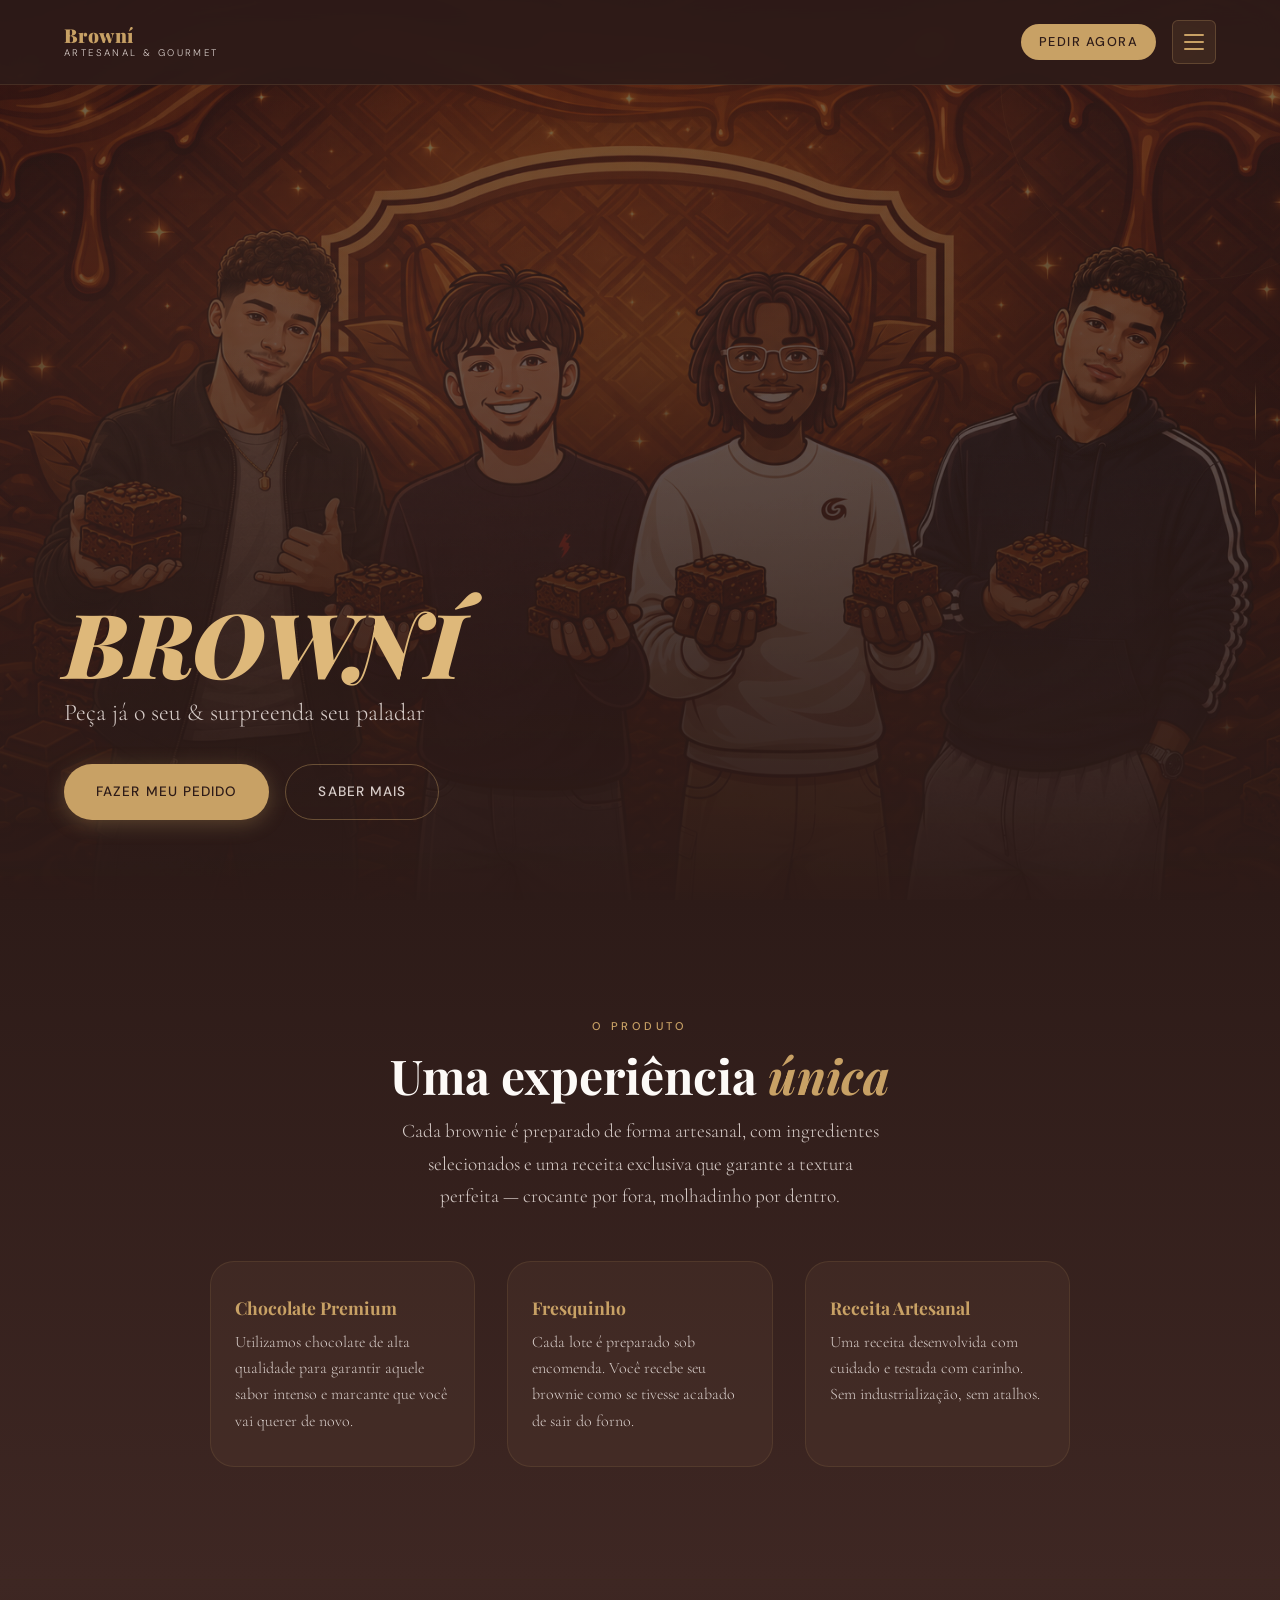
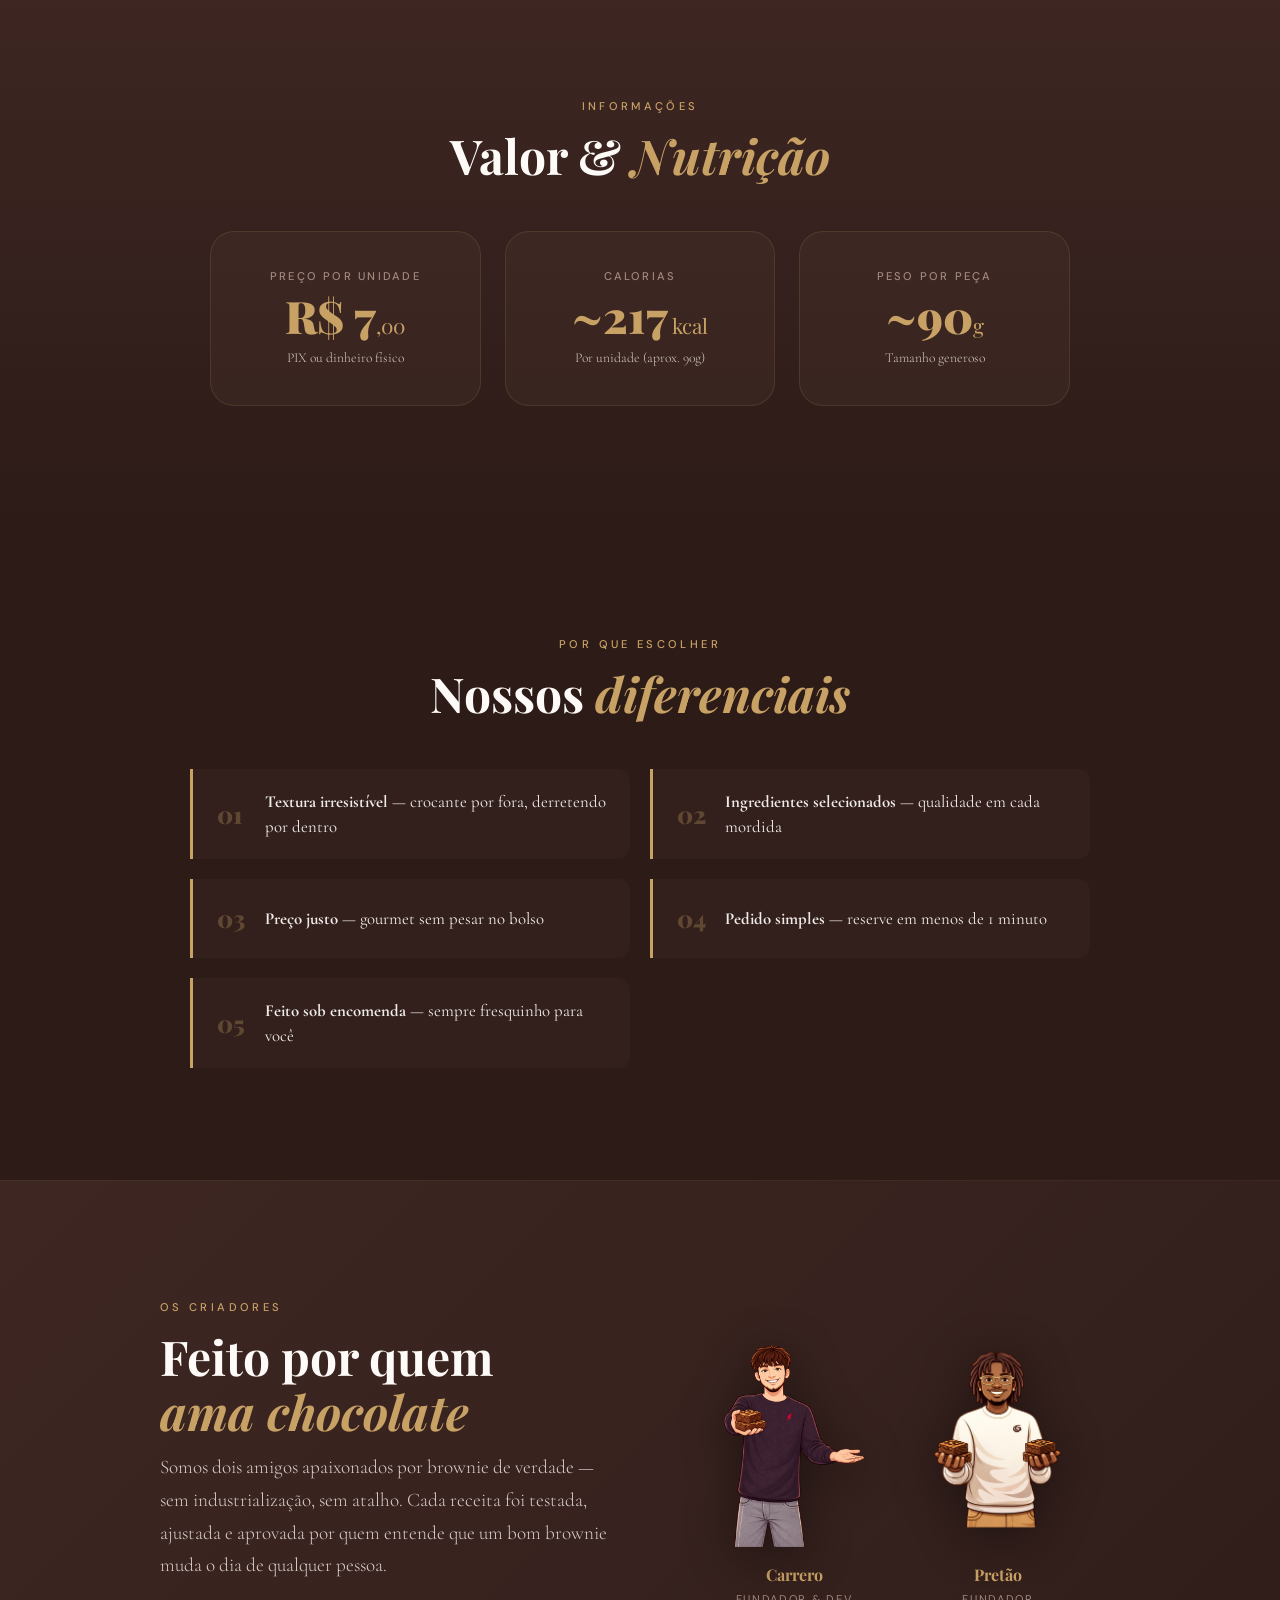
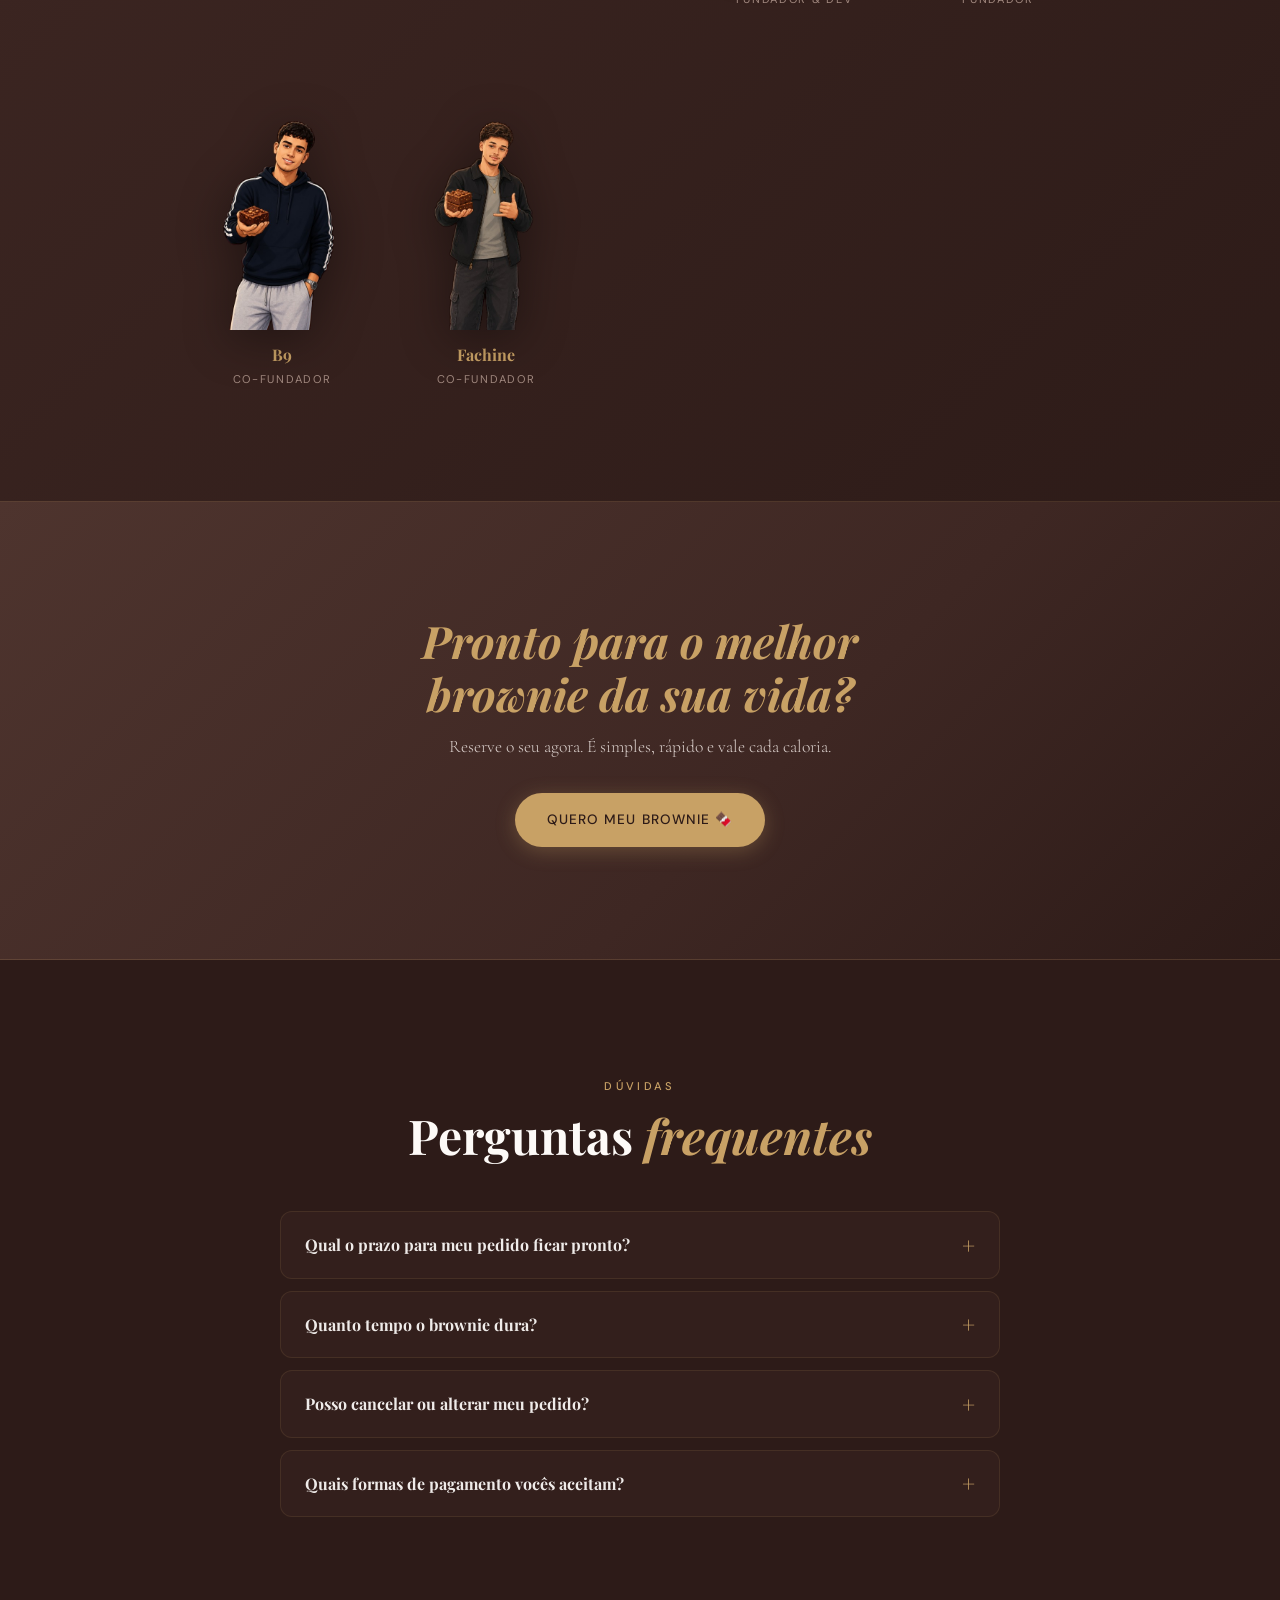
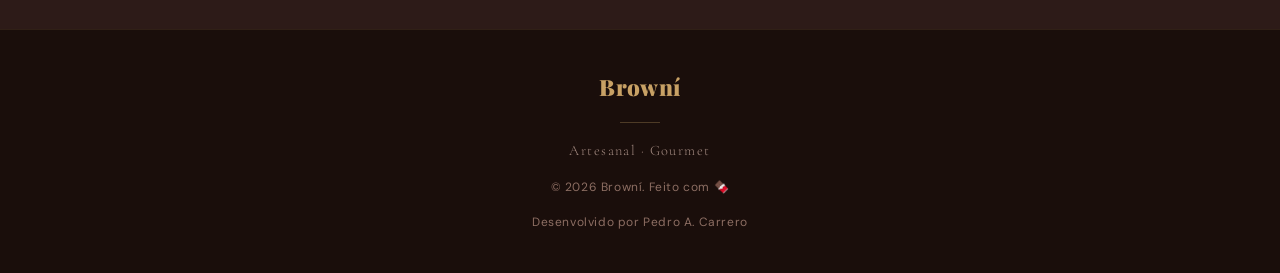
==== commit 0fa90b46: "aprimoramento da parte visual e implementação de novas funções" ====
--- a/index.html
+++ b/index.html
@@ -68,7 +68,7 @@
 
   <!-- BANNER 16:9 -->
   <div class="hero__banner" aria-hidden="true">
-    <img src="img/banner.png" alt="Brownie do Pretão" class="hero__banner-img" />
+    <img src="img/banner2.png" alt="Brownie do Pretão" class="hero__banner-img" />
     <div class="hero__banner-overlay"></div>
   </div>
 
@@ -292,12 +292,24 @@
       <div class="qs-avatar reveal">
         <img src="img/avatar1.png" alt="Avatar do criador 1" class="qs-avatar__img" />
         <p class="qs-avatar__nome">Carrero</p>
-        <p class="qs-avatar__role">Fundador</p>
+        <p class="qs-avatar__role">Fundador & Dev</p>
       </div>
       <div class="qs-avatar reveal" style="transition-delay:0.15s; margin-top:2rem;">
         <img src="img/avatar2.png" alt="Avatar do criador 2" class="qs-avatar__img" />
         <p class="qs-avatar__nome">Pretão</p>
         <p class="qs-avatar__role">Fundador</p>
+      </div>
+    </div>
+        <div class="quem-somos__avatares">
+      <div class="qs-avatar reveal">
+        <img src="img/avatar3.png" alt="Avatar do criador 1" class="qs-avatar__img" />
+        <p class="qs-avatar__nome">B9</p>
+        <p class="qs-avatar__role">Co-Fundador</p>
+      </div>
+      <div class="qs-avatar reveal" style="transition-delay:0.15s; margin-top:2rem;">
+        <img src="img/avatar4.png" alt="Avatar do criador 2" class="qs-avatar__img" />
+        <p class="qs-avatar__nome">Fachine</p>
+        <p class="qs-avatar__role">Co-Fundador</p>
       </div>
     </div>
 
